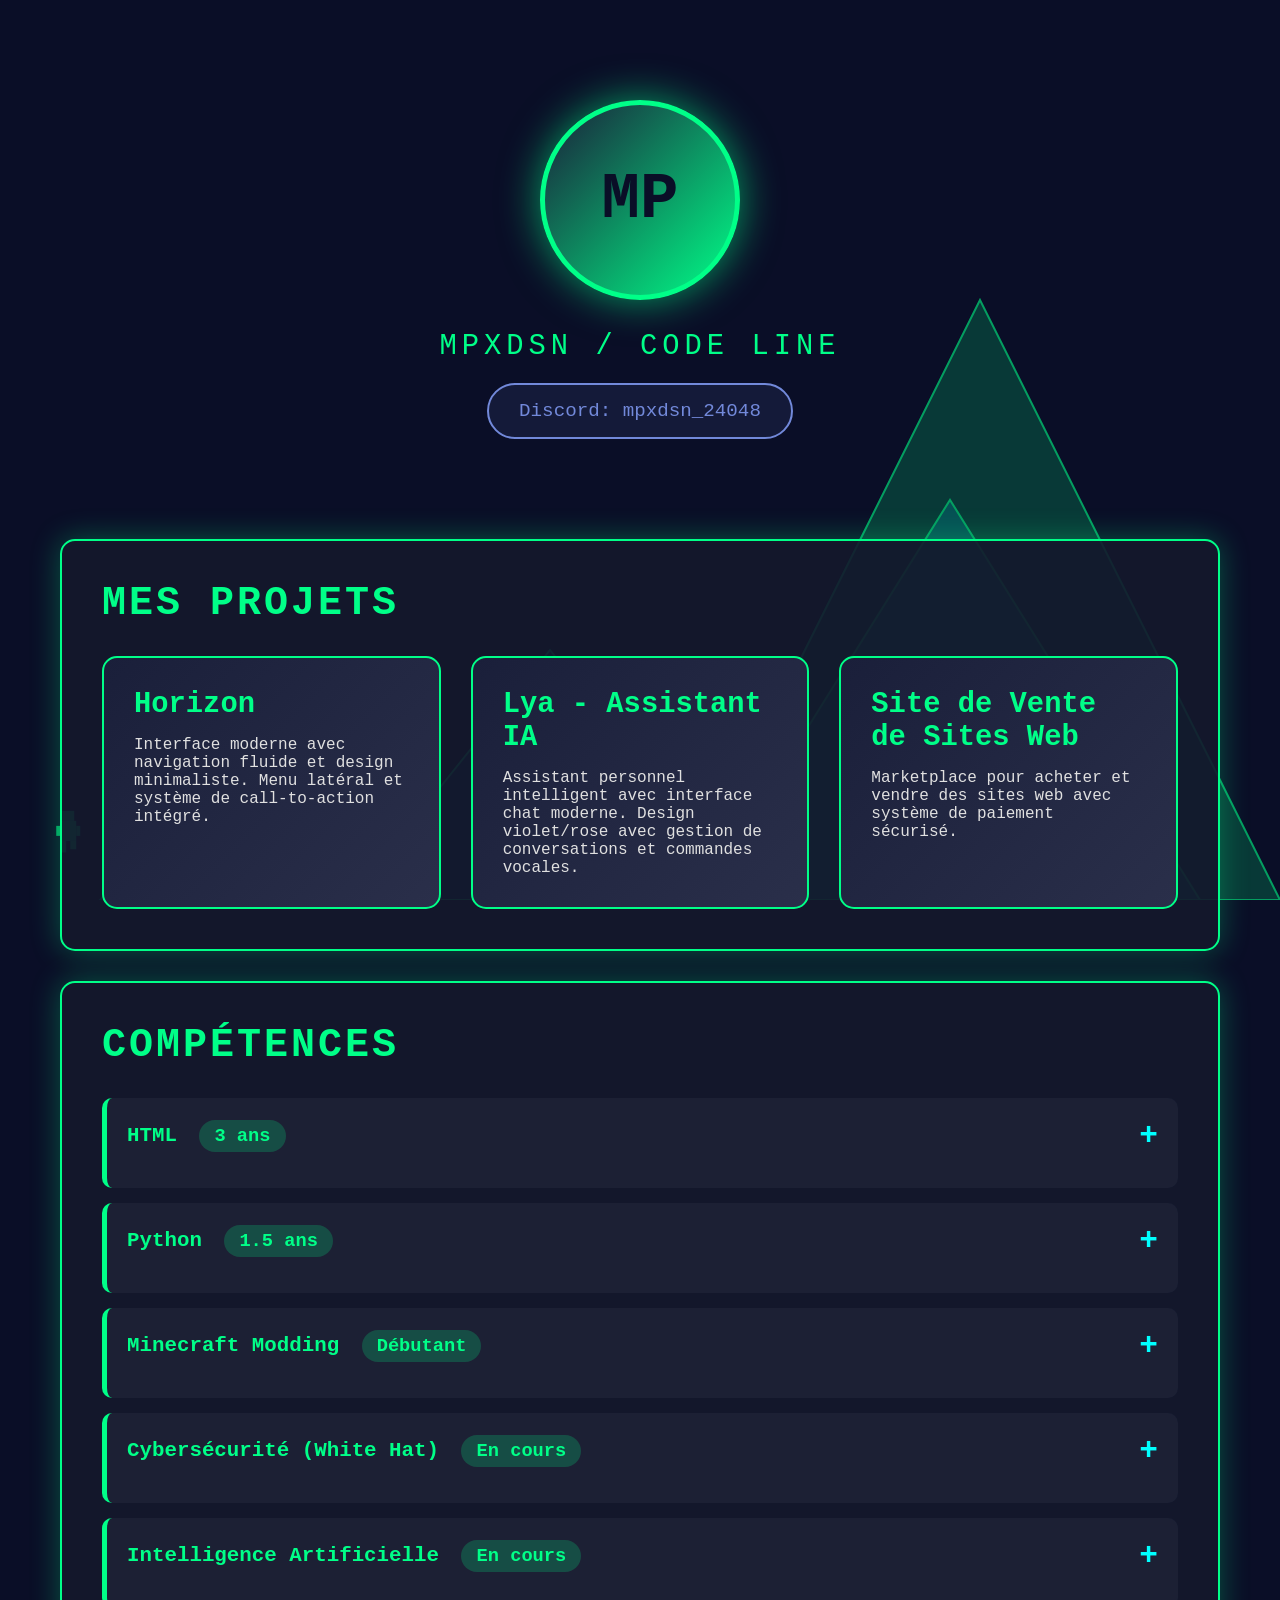
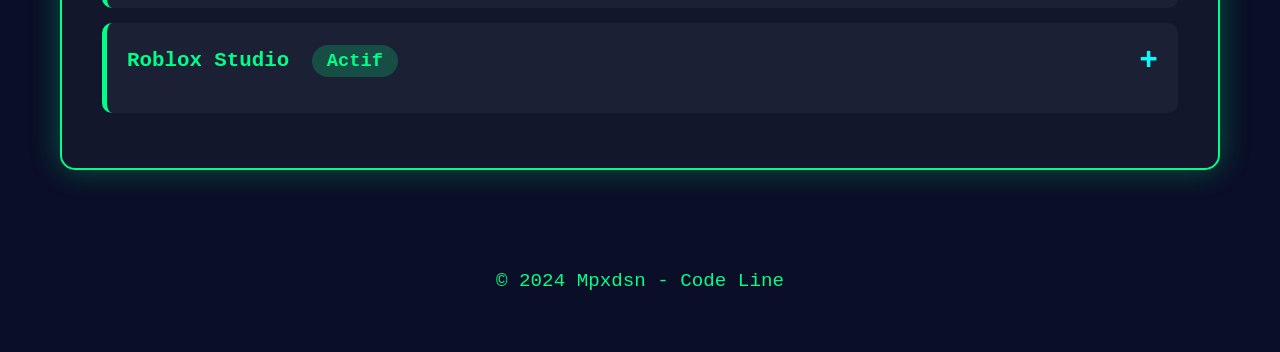
==== index.html @ 9017cd71 "codeline site" ====
<!DOCTYPE html>
<html lang="fr">
<head>
    <meta charset="UTF-8">
    <meta name="viewport" content="width=device-width, initial-scale=1.0">
    <title>Mpxdsn Portfolio</title>
    <style>
        * {
            margin: 0;
            padding: 0;
            box-sizing: border-box;
        }

        body {
            font-family: 'Courier New', monospace;
            background: #0a0e27;
            color: #e0e0e0;
            overflow-x: hidden;
        }

        #mountain-canvas {
            position: fixed;
            top: 0;
            left: 0;
            width: 100%;
            height: 100%;
            z-index: 0;
            opacity: 0.6;
        }

        .content {
            position: relative;
            z-index: 1;
        }

        .container {
            max-width: 1200px;
            margin: 0 auto;
            padding: 20px;
        }

        header {
            text-align: center;
            padding: 80px 20px 40px;
            margin-bottom: 60px;
        }

        .logo-container {
            margin-bottom: 30px;
        }

        .logo {
            width: 200px;
            height: 200px;
            border-radius: 50%;
            border: 5px solid #00ff88;
            box-shadow: 0 0 40px rgba(0, 255, 136, 0.6);
            transition: all 0.3s ease;
            cursor: pointer;
            object-fit: cover;
            /* Remplace l'URL ci-dessous par ton logo */
            background: linear-gradient(135deg, #1a1f3a, #00ff88);
            display: flex;
            align-items: center;
            justify-content: center;
            font-size: 4em;
            font-weight: bold;
            color: #0a0e27;
            margin: 0 auto;
        }

        .logo:hover {
            transform: scale(1.1) rotate(5deg);
            box-shadow: 0 0 60px rgba(0, 255, 136, 0.9);
        }

        .subtitle {
            font-size: 1.8em;
            color: #00ff88;
            margin-top: 20px;
            text-transform: uppercase;
            letter-spacing: 5px;
        }

        .discord-info {
            margin-top: 20px;
            font-size: 1.2em;
            color: #7289da;
            background: rgba(114, 137, 218, 0.1);
            padding: 15px 30px;
            border-radius: 50px;
            display: inline-block;
            border: 2px solid #7289da;
        }

        .section {
            background: rgba(20, 25, 45, 0.9);
            padding: 40px;
            margin: 30px 0;
            border-radius: 15px;
            border: 2px solid #00ff88;
            box-shadow: 0 0 30px rgba(0, 255, 136, 0.3);
        }

        h2 {
            font-size: 2.5em;
            color: #00ff88;
            margin-bottom: 30px;
            text-transform: uppercase;
            letter-spacing: 3px;
        }

        .projects-grid {
            display: grid;
            grid-template-columns: repeat(auto-fit, minmax(300px, 1fr));
            gap: 30px;
            margin-top: 30px;
        }

        .project-card {
            background: linear-gradient(135deg, #1a1f3a 0%, #2a2f4a 100%);
            padding: 30px;
            border-radius: 15px;
            border: 2px solid #00ff88;
            transition: all 0.3s ease;
            cursor: pointer;
            position: relative;
            overflow: hidden;
        }

        .project-card::before {
            content: '';
            position: absolute;
            top: 0;
            left: -100%;
            width: 100%;
            height: 100%;
            background: linear-gradient(90deg, transparent, rgba(0, 255, 136, 0.2), transparent);
            transition: left 0.5s ease;
        }

        .project-card:hover::before {
            left: 100%;
        }

        .project-card:hover {
            transform: translateY(-10px);
            box-shadow: 0 20px 40px rgba(0, 255, 136, 0.4);
            border-color: #00ffff;
        }

        .project-card h3 {
            font-size: 1.8em;
            margin-bottom: 15px;
            color: #00ff88;
        }

        .project-screenshot {
            width: 100%;
            height: 200px;
            background: rgba(0, 255, 136, 0.1);
            border-radius: 10px;
            margin-bottom: 20px;
            display: flex;
            align-items: center;
            justify-content: center;
            color: #00ff88;
            border: 2px dashed #00ff88;
            font-size: 0.9em;
        }

        .skill-item {
            background: rgba(30, 35, 55, 0.8);
            padding: 20px;
            margin: 15px 0;
            border-radius: 10px;
            border-left: 5px solid #00ff88;
            cursor: pointer;
            transition: all 0.3s ease;
        }

        .skill-item:hover {
            transform: translateX(20px);
            background: rgba(0, 255, 136, 0.1);
            border-left-width: 10px;
        }

        .skill-header {
            display: flex;
            justify-content: space-between;
            align-items: center;
            font-size: 1.3em;
            color: #00ff88;
            font-weight: bold;
        }

        .skill-toggle {
            color: #00ffff;
            font-size: 1.5em;
        }

        .skill-details {
            max-height: 0;
            overflow: hidden;
            transition: max-height 0.5s ease;
            margin-top: 15px;
            color: #b0b0b0;
            line-height: 1.8;
        }

        .skill-details.active {
            max-height: 500px;
        }

        .skill-level {
            display: inline-block;
            padding: 5px 15px;
            background: rgba(0, 255, 136, 0.2);
            border-radius: 20px;
            font-size: 0.9em;
            margin-left: 10px;
            color: #00ff88;
        }

        footer {
            text-align: center;
            padding: 40px;
            color: #00ff88;
            font-size: 1.2em;
            margin-top: 60px;
        }

        @media (max-width: 768px) {
            .logo {
                width: 150px;
                height: 150px;
                font-size: 3em;
            }
            
            h2 {
                font-size: 2em;
            }
            
            .projects-grid {
                grid-template-columns: 1fr;
            }
        }
    </style>
</head>
<body>
    <canvas id="mountain-canvas"></canvas>
    
    <div class="content">
        <div class="container">
            <header>
                <div class="logo-container">
                    <div class="logo">MP</div>
                </div>
                <p class="subtitle">Mpxdsn / Code Line</p>
                <div class="discord-info">Discord: mpxdsn_24048</div>
            </header>

            <section class="section">
                <h2>Mes Projets</h2>
                <div class="projects-grid">
                    <div class="project-card">
                        <h3>Horizon</h3>
                        <p>Interface moderne avec navigation fluide et design minimaliste. Menu latéral et système de call-to-action intégré.</p>
                    </div>
                    <div class="project-card">
                        <h3>Lya - Assistant IA</h3>
                        <p>Assistant personnel intelligent avec interface chat moderne. Design violet/rose avec gestion de conversations et commandes vocales.</p>
                    </div>
                    <div class="project-card">
                        <h3>Site de Vente de Sites Web</h3>
                        <p>Marketplace pour acheter et vendre des sites web avec système de paiement sécurisé.</p>
                    </div>
                </div>
            </section>

            <section class="section">
                <h2>Compétences</h2>
                
                <div class="skill-item">
                    <div class="skill-header">
                        <span>HTML <span class="skill-level">3 ans</span></span>
                        <span class="skill-toggle">+</span>
                    </div>
                    <div class="skill-details">
                        Le langage de base du web. Je construis des pages structurées, responsive et optimisées. Je connais les bonnes pratiques pour rendre les sites accessibles et bien référencés.
                    </div>
                </div>

                <div class="skill-item">
                    <div class="skill-header">
                        <span>Python <span class="skill-level">1.5 ans</span></span>
                        <span class="skill-toggle">+</span>
                    </div>
                    <div class="skill-details">
                        Mon langage préféré pour coder des scripts, automatiser des tâches et développer des backends. Simple mais puissant, parfait pour résoudre plein de problèmes différents.
                    </div>
                </div>

                <div class="skill-item">
                    <div class="skill-header">
                        <span>Minecraft Modding <span class="skill-level">Débutant</span></span>
                        <span class="skill-toggle">+</span>
                    </div>
                    <div class="skill-details">
                        Je crée des mods en Java pour Minecraft. C'est un bon moyen d'apprendre la programmation objet et de manipuler une grosse codebase existante.
                    </div>
                </div>

                <div class="skill-item">
                    <div class="skill-header">
                        <span>Cybersécurité (White Hat) <span class="skill-level">En cours</span></span>
                        <span class="skill-toggle">+</span>
                    </div>
                    <div class="skill-details">
                        J'apprends le pentesting éthique et la sécurité informatique. L'objectif : trouver les failles avant les méchants et aider à sécuriser les systèmes.
                    </div>
                </div>

                <div class="skill-item">
                    <div class="skill-header">
                        <span>Intelligence Artificielle <span class="skill-level">En cours</span></span>
                        <span class="skill-toggle">+</span>
                    </div>
                    <div class="skill-details">
                        Je me forme au Machine Learning et aux réseaux neuronaux. Je teste différents modèles et j'expérimente avec les données pour créer des projets IA.
                    </div>
                </div>

                <div class="skill-item">
                    <div class="skill-header">
                        <span>Roblox Studio <span class="skill-level">Actif</span></span>
                        <span class="skill-toggle">+</span>
                    </div>
                    <div class="skill-details">
                        Je fais partie de Croquette Studio. Je code en Lua pour créer des jeux, des systèmes de gameplay et des environnements 3D sur Roblox.
                    </div>
                </div>
            </section>

            <footer>
                © 2024 Mpxdsn - Code Line
            </footer>
        </div>
    </div>

    <script>
        // Animation de la montagne avec personnage
        const canvas = document.getElementById('mountain-canvas');
        const ctx = canvas.getContext('2d');
        
        canvas.width = window.innerWidth;
        canvas.height = window.innerHeight;

        let characterX = 50;
        let characterY = canvas.height - 50;
        let mountainProgress = 0;

        function drawMountain(x, y, width, height, color) {
            ctx.beginPath();
            ctx.moveTo(x, y);
            ctx.lineTo(x + width / 2, y - height);
            ctx.lineTo(x + width, y);
            ctx.closePath();
            ctx.fillStyle = color;
            ctx.fill();
            ctx.strokeStyle = '#00ff88';
            ctx.lineWidth = 2;
            ctx.stroke();
        }

        function drawCharacter(x, y, walking) {
            const offset = walking ? Math.sin(Date.now() / 100) * 2 : 0;
            
            ctx.fillStyle = '#00ff88';
            ctx.fillRect(x - 8, y - 20, 16, 20);
            ctx.fillRect(x - 6, y - 30, 12, 10);
            ctx.fillRect(x - 8, y, 6, 10 + offset);
            ctx.fillRect(x + 2, y, 6, 10 - offset);
            ctx.fillRect(x - 12, y - 15, 4, 10);
            ctx.fillRect(x + 8, y - 15, 4, 10);
        }

        function animate() {
            ctx.clearRect(0, 0, canvas.width, canvas.height);
            
            drawMountain(100, canvas.height, 300, 150, 'rgba(0, 100, 150, 0.3)');
            drawMountain(350, canvas.height, 400, 250, 'rgba(0, 150, 200, 0.3)');
            drawMountain(700, canvas.height, 500, 400, 'rgba(0, 200, 255, 0.3)');
            drawMountain(canvas.width - 600, canvas.height, 600, 600, 'rgba(0, 255, 136, 0.3)');
            
            mountainProgress += 0.3;
            if (mountainProgress > canvas.width + 200) {
                mountainProgress = 0;
                characterX = 50;
                characterY = canvas.height - 50;
            }
            
            characterX = 50 + mountainProgress * 0.8;
            
            if (characterX < 250) {
                characterY = canvas.height - 50 - (characterX - 50) * 0.5;
            } else if (characterX < 550) {
                characterY = canvas.height - 150 - (characterX - 250) * 0.6;
            } else if (characterX < 950) {
                characterY = canvas.height - 330 - (characterX - 550) * 0.7;
            } else {
                characterY = canvas.height - 610 - (characterX - 950) * 0.9;
            }
            
            drawCharacter(characterX, characterY, true);
            
            requestAnimationFrame(animate);
        }

        animate();

        window.addEventListener('resize', () => {
            canvas.width = window.innerWidth;
            canvas.height = window.innerHeight;
        });

        document.querySelectorAll('.skill-item').forEach(item => {
            item.addEventListener('click', () => {
                const details = item.querySelector('.skill-details');
                const toggle = item.querySelector('.skill-toggle');
                
                details.classList.toggle('active');
                toggle.textContent = details.classList.contains('active') ? '−' : '+';
            });
        });

        const logo = document.querySelector('.logo');
        logo.addEventListener('mousemove', (e) => {
            const rect = logo.getBoundingClientRect();
            const x = e.clientX - rect.left - rect.width / 2;
            const y = e.clientY - rect.top - rect.height / 2;
            
            logo.style.transform = `translate(${x * 0.1}px, ${y * 0.1}px) scale(1.1) rotate(${x * 0.05}deg)`;
        });

        logo.addEventListener('mouseleave', () => {
            logo.style.transform = 'translate(0, 0) scale(1) rotate(0deg)';
        });
    </script>
</body>
</html>
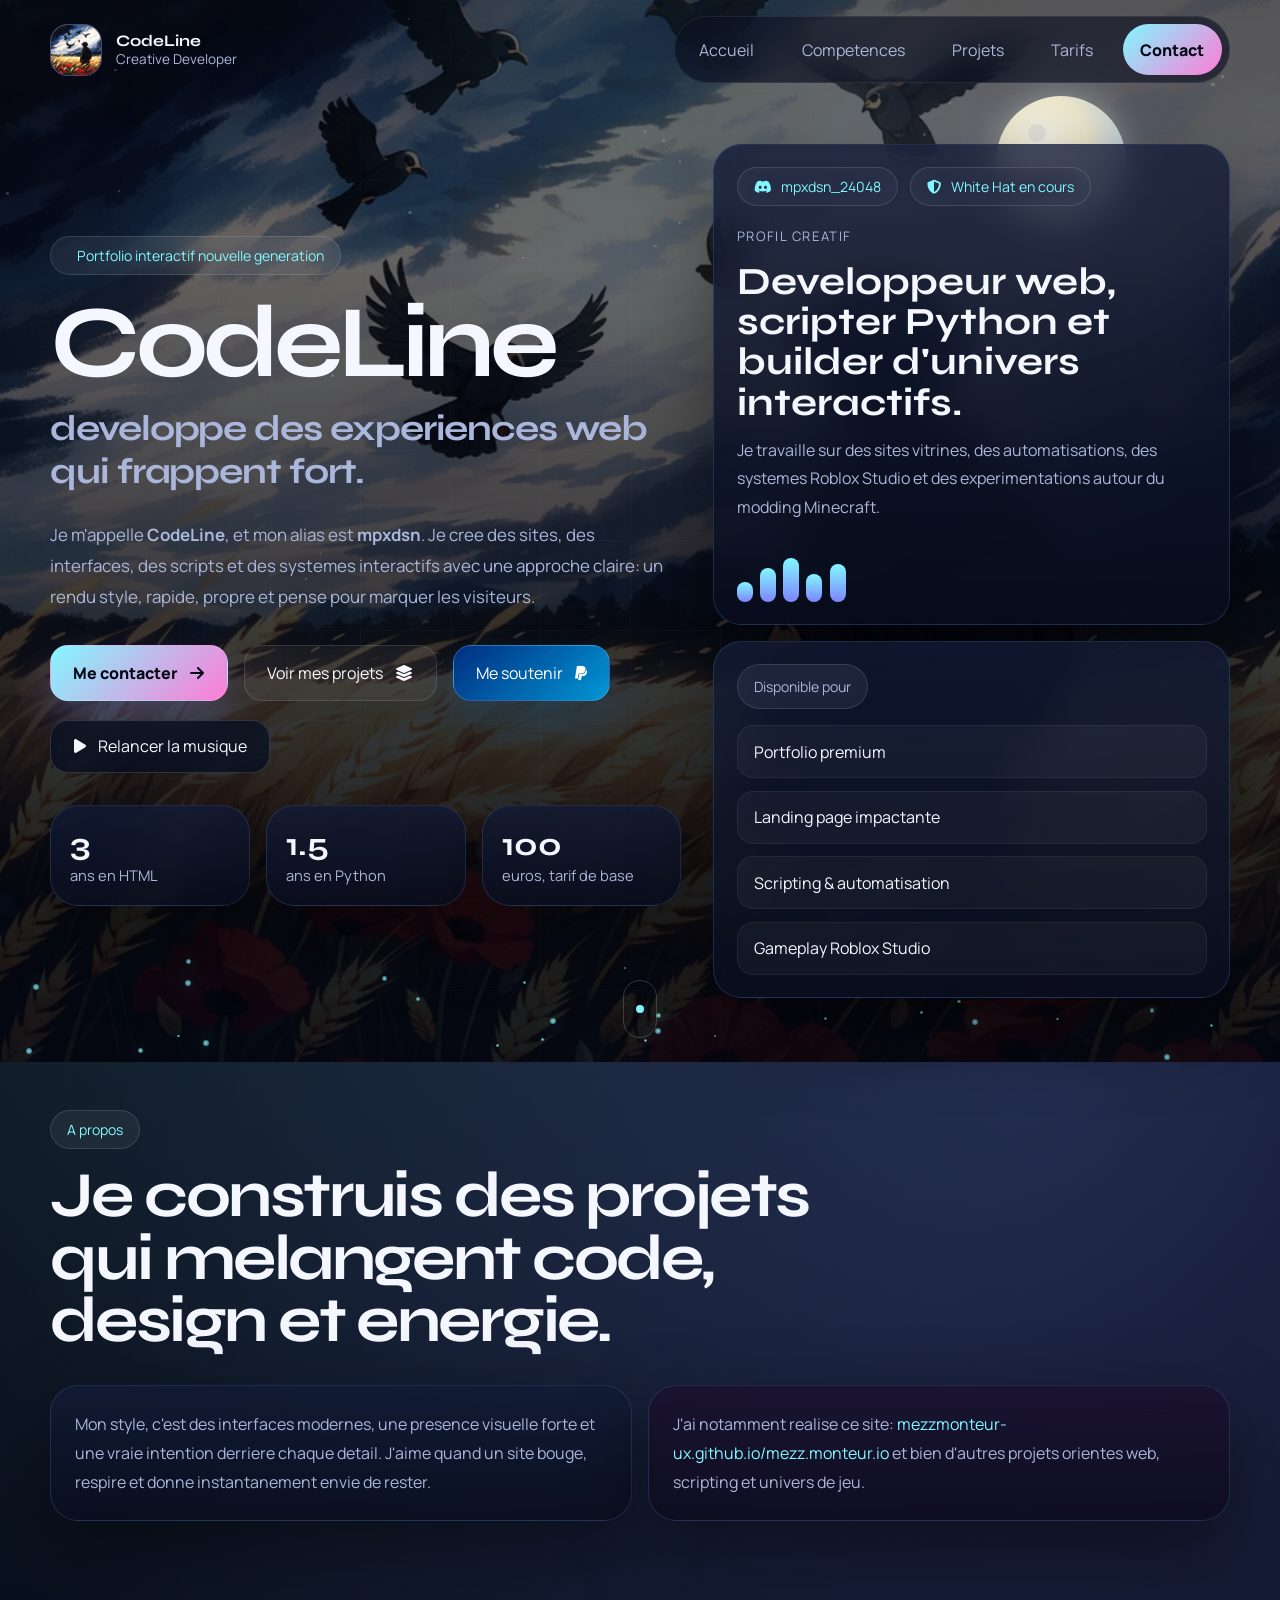
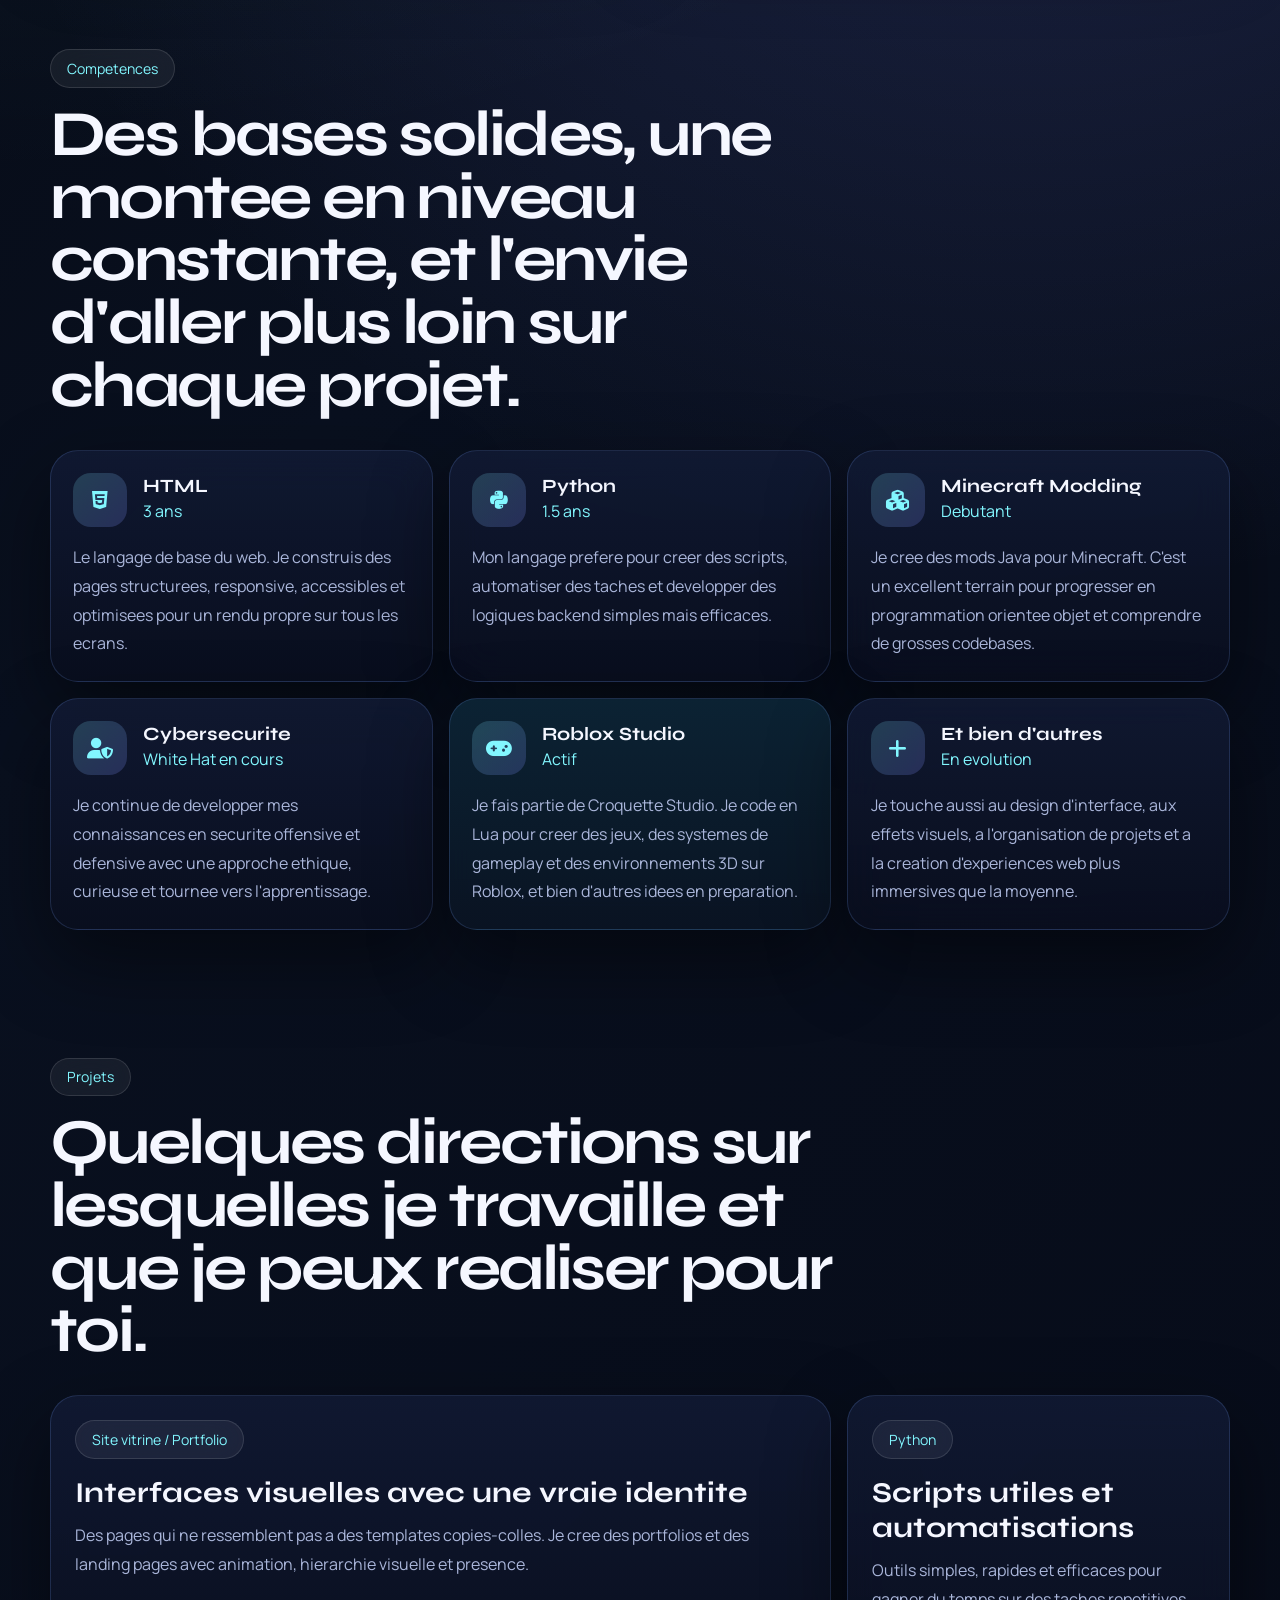
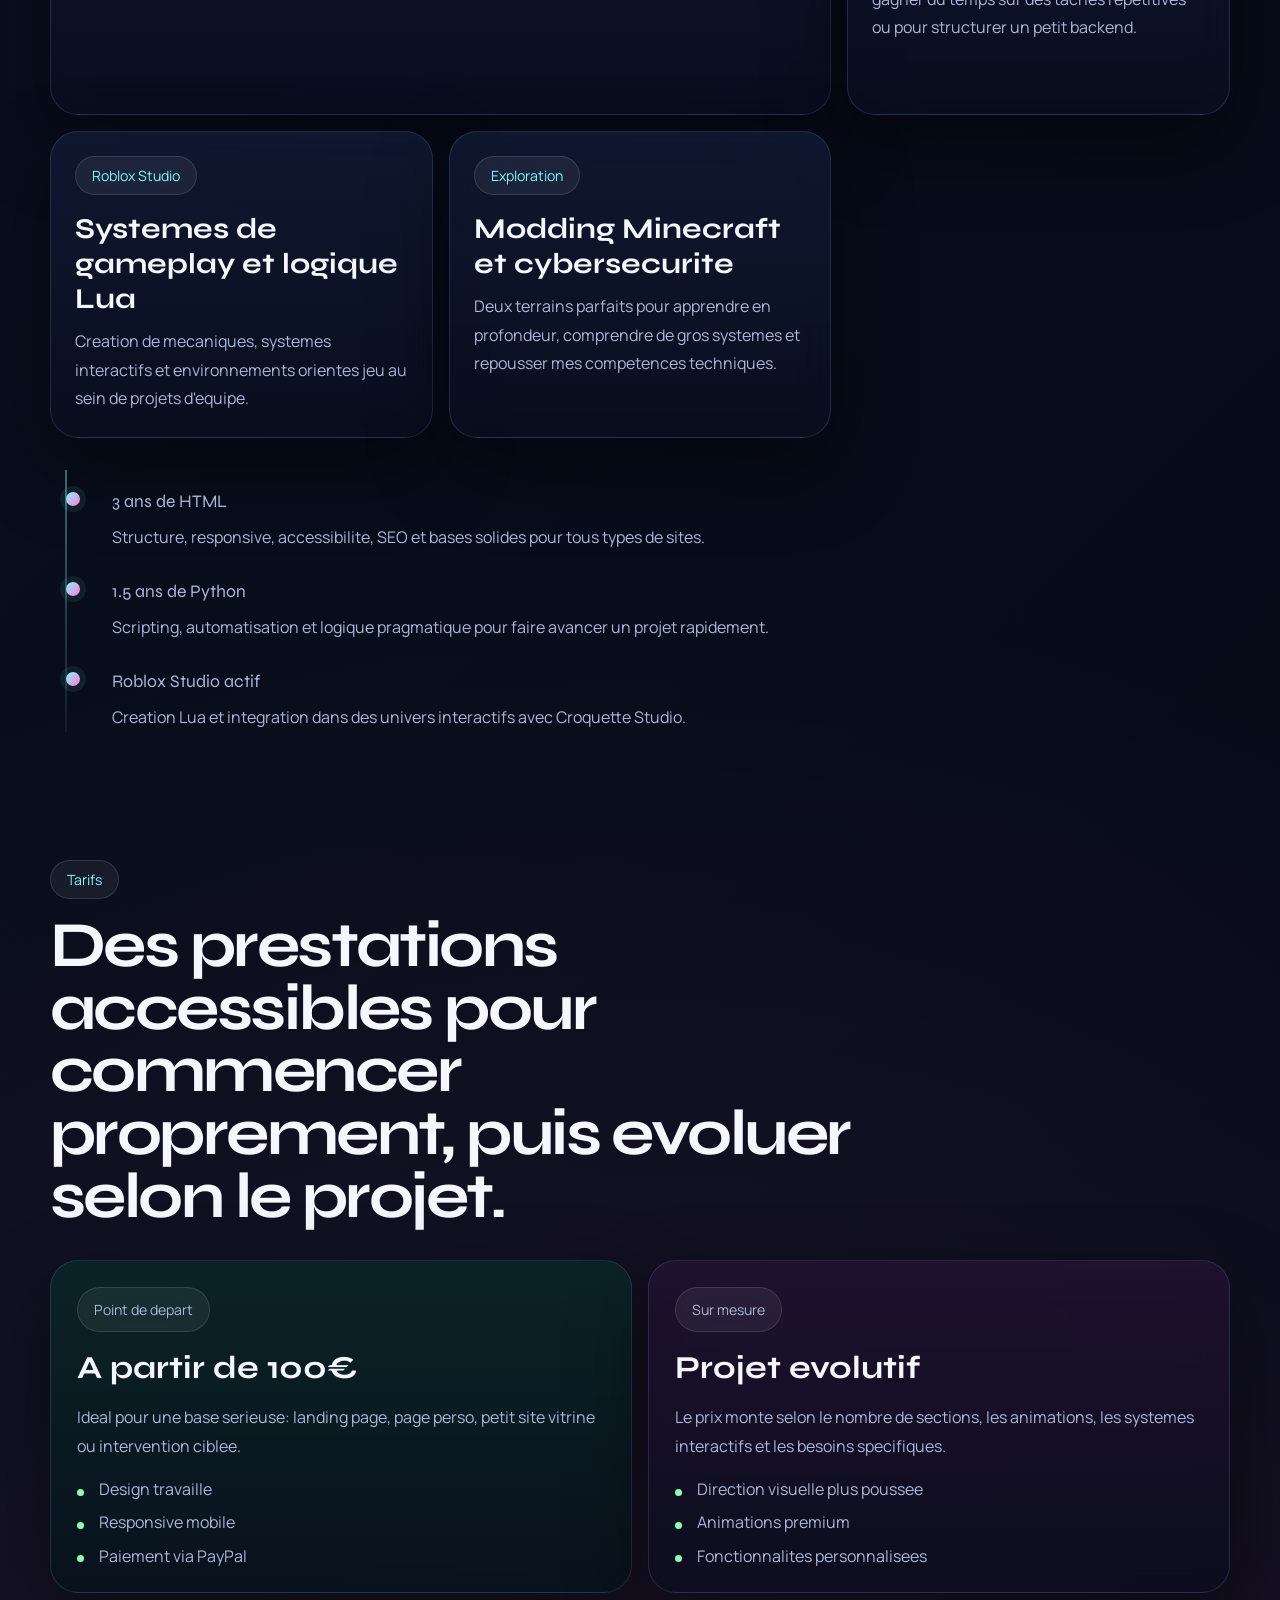
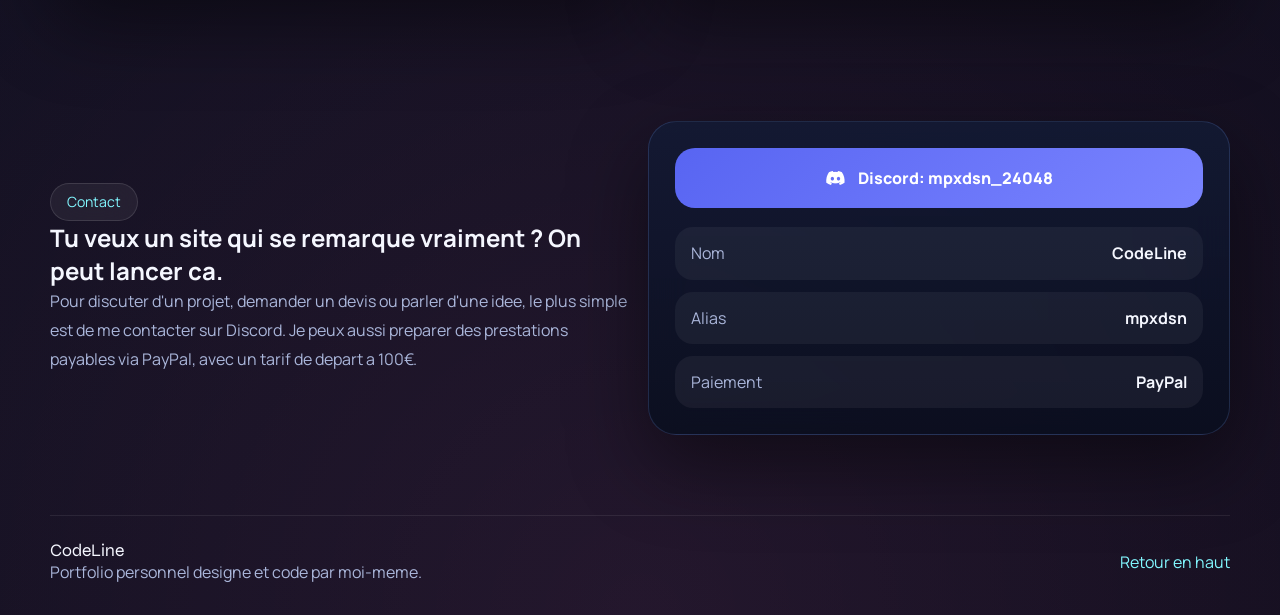
==== commit 6f35e594: "Add files via upload" ====
--- a/index.html
+++ b/index.html
@@ -3,449 +3,402 @@
 <head>
     <meta charset="UTF-8">
     <meta name="viewport" content="width=device-width, initial-scale=1.0">
-    <title>Mpxdsn Portfolio</title>
-    <style>
-        * {
-            margin: 0;
-            padding: 0;
-            box-sizing: border-box;
-        }
-
-        body {
-            font-family: 'Courier New', monospace;
-            background: #0a0e27;
-            color: #e0e0e0;
-            overflow-x: hidden;
-        }
-
-        #mountain-canvas {
-            position: fixed;
-            top: 0;
-            left: 0;
-            width: 100%;
-            height: 100%;
-            z-index: 0;
-            opacity: 0.6;
-        }
-
-        .content {
-            position: relative;
-            z-index: 1;
-        }
-
-        .container {
-            max-width: 1200px;
-            margin: 0 auto;
-            padding: 20px;
-        }
-
-        header {
-            text-align: center;
-            padding: 80px 20px 40px;
-            margin-bottom: 60px;
-        }
-
-        .logo-container {
-            margin-bottom: 30px;
-        }
-
-        .logo {
-            width: 200px;
-            height: 200px;
-            border-radius: 50%;
-            border: 5px solid #00ff88;
-            box-shadow: 0 0 40px rgba(0, 255, 136, 0.6);
-            transition: all 0.3s ease;
-            cursor: pointer;
-            object-fit: cover;
-            /* Remplace l'URL ci-dessous par ton logo */
-            background: linear-gradient(135deg, #1a1f3a, #00ff88);
-            display: flex;
-            align-items: center;
-            justify-content: center;
-            font-size: 4em;
-            font-weight: bold;
-            color: #0a0e27;
-            margin: 0 auto;
-        }
-
-        .logo:hover {
-            transform: scale(1.1) rotate(5deg);
-            box-shadow: 0 0 60px rgba(0, 255, 136, 0.9);
-        }
-
-        .subtitle {
-            font-size: 1.8em;
-            color: #00ff88;
-            margin-top: 20px;
-            text-transform: uppercase;
-            letter-spacing: 5px;
-        }
-
-        .discord-info {
-            margin-top: 20px;
-            font-size: 1.2em;
-            color: #7289da;
-            background: rgba(114, 137, 218, 0.1);
-            padding: 15px 30px;
-            border-radius: 50px;
-            display: inline-block;
-            border: 2px solid #7289da;
-        }
-
-        .section {
-            background: rgba(20, 25, 45, 0.9);
-            padding: 40px;
-            margin: 30px 0;
-            border-radius: 15px;
-            border: 2px solid #00ff88;
-            box-shadow: 0 0 30px rgba(0, 255, 136, 0.3);
-        }
-
-        h2 {
-            font-size: 2.5em;
-            color: #00ff88;
-            margin-bottom: 30px;
-            text-transform: uppercase;
-            letter-spacing: 3px;
-        }
-
-        .projects-grid {
-            display: grid;
-            grid-template-columns: repeat(auto-fit, minmax(300px, 1fr));
-            gap: 30px;
-            margin-top: 30px;
-        }
-
-        .project-card {
-            background: linear-gradient(135deg, #1a1f3a 0%, #2a2f4a 100%);
-            padding: 30px;
-            border-radius: 15px;
-            border: 2px solid #00ff88;
-            transition: all 0.3s ease;
-            cursor: pointer;
-            position: relative;
-            overflow: hidden;
-        }
-
-        .project-card::before {
-            content: '';
-            position: absolute;
-            top: 0;
-            left: -100%;
-            width: 100%;
-            height: 100%;
-            background: linear-gradient(90deg, transparent, rgba(0, 255, 136, 0.2), transparent);
-            transition: left 0.5s ease;
-        }
-
-        .project-card:hover::before {
-            left: 100%;
-        }
-
-        .project-card:hover {
-            transform: translateY(-10px);
-            box-shadow: 0 20px 40px rgba(0, 255, 136, 0.4);
-            border-color: #00ffff;
-        }
-
-        .project-card h3 {
-            font-size: 1.8em;
-            margin-bottom: 15px;
-            color: #00ff88;
-        }
-
-        .project-screenshot {
-            width: 100%;
-            height: 200px;
-            background: rgba(0, 255, 136, 0.1);
-            border-radius: 10px;
-            margin-bottom: 20px;
-            display: flex;
-            align-items: center;
-            justify-content: center;
-            color: #00ff88;
-            border: 2px dashed #00ff88;
-            font-size: 0.9em;
-        }
-
-        .skill-item {
-            background: rgba(30, 35, 55, 0.8);
-            padding: 20px;
-            margin: 15px 0;
-            border-radius: 10px;
-            border-left: 5px solid #00ff88;
-            cursor: pointer;
-            transition: all 0.3s ease;
-        }
-
-        .skill-item:hover {
-            transform: translateX(20px);
-            background: rgba(0, 255, 136, 0.1);
-            border-left-width: 10px;
-        }
-
-        .skill-header {
-            display: flex;
-            justify-content: space-between;
-            align-items: center;
-            font-size: 1.3em;
-            color: #00ff88;
-            font-weight: bold;
-        }
-
-        .skill-toggle {
-            color: #00ffff;
-            font-size: 1.5em;
-        }
-
-        .skill-details {
-            max-height: 0;
-            overflow: hidden;
-            transition: max-height 0.5s ease;
-            margin-top: 15px;
-            color: #b0b0b0;
-            line-height: 1.8;
-        }
-
-        .skill-details.active {
-            max-height: 500px;
-        }
-
-        .skill-level {
-            display: inline-block;
-            padding: 5px 15px;
-            background: rgba(0, 255, 136, 0.2);
-            border-radius: 20px;
-            font-size: 0.9em;
-            margin-left: 10px;
-            color: #00ff88;
-        }
-
-        footer {
-            text-align: center;
-            padding: 40px;
-            color: #00ff88;
-            font-size: 1.2em;
-            margin-top: 60px;
-        }
-
-        @media (max-width: 768px) {
-            .logo {
-                width: 150px;
-                height: 150px;
-                font-size: 3em;
-            }
-            
-            h2 {
-                font-size: 2em;
-            }
-            
-            .projects-grid {
-                grid-template-columns: 1fr;
-            }
-        }
-    </style>
+    <meta name="description" content="Portfolio de CodeLine, developpeur web, createur Roblox Studio et passionne de scripting, cybersecurite et modding.">
+    <title>CodeLine | Portfolio</title>
+    <link rel="preconnect" href="https://fonts.googleapis.com">
+    <link rel="preconnect" href="https://fonts.gstatic.com" crossorigin>
+    <link href="https://fonts.googleapis.com/css2?family=Syne:wght@400;500;600;700;800&family=Manrope:wght@400;500;600;700;800&display=swap" rel="stylesheet">
+    <link rel="stylesheet" href="https://cdnjs.cloudflare.com/ajax/libs/font-awesome/6.5.1/css/all.min.css">
+    <link rel="stylesheet" href="style.css">
 </head>
 <body>
-    <canvas id="mountain-canvas"></canvas>
-    
-    <div class="content">
-        <div class="container">
-            <header>
-                <div class="logo-container">
-                    <div class="logo">MP</div>
-                </div>
-                <p class="subtitle">Mpxdsn / Code Line</p>
-                <div class="discord-info">Discord: mpxdsn_24048</div>
-            </header>
-
-            <section class="section">
-                <h2>Mes Projets</h2>
-                <div class="projects-grid">
-                    <div class="project-card">
-                        <h3>Horizon</h3>
-                        <p>Interface moderne avec navigation fluide et design minimaliste. Menu latéral et système de call-to-action intégré.</p>
-                    </div>
-                    <div class="project-card">
-                        <h3>Lya - Assistant IA</h3>
-                        <p>Assistant personnel intelligent avec interface chat moderne. Design violet/rose avec gestion de conversations et commandes vocales.</p>
-                    </div>
-                    <div class="project-card">
-                        <h3>Site de Vente de Sites Web</h3>
-                        <p>Marketplace pour acheter et vendre des sites web avec système de paiement sécurisé.</p>
-                    </div>
-                </div>
-            </section>
-
-            <section class="section">
-                <h2>Compétences</h2>
-                
-                <div class="skill-item">
-                    <div class="skill-header">
-                        <span>HTML <span class="skill-level">3 ans</span></span>
-                        <span class="skill-toggle">+</span>
-                    </div>
-                    <div class="skill-details">
-                        Le langage de base du web. Je construis des pages structurées, responsive et optimisées. Je connais les bonnes pratiques pour rendre les sites accessibles et bien référencés.
-                    </div>
-                </div>
-
-                <div class="skill-item">
-                    <div class="skill-header">
-                        <span>Python <span class="skill-level">1.5 ans</span></span>
-                        <span class="skill-toggle">+</span>
-                    </div>
-                    <div class="skill-details">
-                        Mon langage préféré pour coder des scripts, automatiser des tâches et développer des backends. Simple mais puissant, parfait pour résoudre plein de problèmes différents.
-                    </div>
-                </div>
-
-                <div class="skill-item">
-                    <div class="skill-header">
-                        <span>Minecraft Modding <span class="skill-level">Débutant</span></span>
-                        <span class="skill-toggle">+</span>
-                    </div>
-                    <div class="skill-details">
-                        Je crée des mods en Java pour Minecraft. C'est un bon moyen d'apprendre la programmation objet et de manipuler une grosse codebase existante.
-                    </div>
-                </div>
-
-                <div class="skill-item">
-                    <div class="skill-header">
-                        <span>Cybersécurité (White Hat) <span class="skill-level">En cours</span></span>
-                        <span class="skill-toggle">+</span>
-                    </div>
-                    <div class="skill-details">
-                        J'apprends le pentesting éthique et la sécurité informatique. L'objectif : trouver les failles avant les méchants et aider à sécuriser les systèmes.
-                    </div>
-                </div>
-
-                <div class="skill-item">
-                    <div class="skill-header">
-                        <span>Intelligence Artificielle <span class="skill-level">En cours</span></span>
-                        <span class="skill-toggle">+</span>
-                    </div>
-                    <div class="skill-details">
-                        Je me forme au Machine Learning et aux réseaux neuronaux. Je teste différents modèles et j'expérimente avec les données pour créer des projets IA.
-                    </div>
-                </div>
-
-                <div class="skill-item">
-                    <div class="skill-header">
-                        <span>Roblox Studio <span class="skill-level">Actif</span></span>
-                        <span class="skill-toggle">+</span>
-                    </div>
-                    <div class="skill-details">
-                        Je fais partie de Croquette Studio. Je code en Lua pour créer des jeux, des systèmes de gameplay et des environnements 3D sur Roblox.
-                    </div>
-                </div>
-            </section>
-
-            <footer>
-                © 2024 Mpxdsn - Code Line
-            </footer>
+    <div class="cursor-glow" id="cursorGlow" aria-hidden="true"></div>
+    <div class="noise-overlay" aria-hidden="true"></div>
+    <div class="page-orb orb-one" aria-hidden="true"></div>
+    <div class="page-orb orb-two" aria-hidden="true"></div>
+    <div class="page-orb orb-three" aria-hidden="true"></div>
+
+    <nav class="navbar" id="navbar">
+        <div class="nav-container">
+            <a href="#accueil" class="brand">
+                <span class="brand-mark" aria-hidden="true">
+                    <img src="hero-codeline-night.png" alt="Photo de profil CodeLine" class="brand-avatar">
+                </span>
+                <div>
+                    <strong>CodeLine</strong>
+                    <span>Creative Developer</span>
+                </div>
+            </a>
+
+            <button class="hamburger" id="hamburger" aria-label="Ouvrir le menu">
+                <span></span>
+                <span></span>
+                <span></span>
+            </button>
+
+            <div class="nav-menu" id="navMenu">
+                <a href="#accueil" class="nav-link">Accueil</a>
+                <a href="#competences" class="nav-link">Competences</a>
+                <a href="#projets" class="nav-link">Projets</a>
+                <a href="#tarifs" class="nav-link">Tarifs</a>
+                <a href="#contact" class="nav-link nav-cta">Contact</a>
+            </div>
         </div>
-    </div>
-
-    <script>
-        // Animation de la montagne avec personnage
-        const canvas = document.getElementById('mountain-canvas');
-        const ctx = canvas.getContext('2d');
-        
-        canvas.width = window.innerWidth;
-        canvas.height = window.innerHeight;
-
-        let characterX = 50;
-        let characterY = canvas.height - 50;
-        let mountainProgress = 0;
-
-        function drawMountain(x, y, width, height, color) {
-            ctx.beginPath();
-            ctx.moveTo(x, y);
-            ctx.lineTo(x + width / 2, y - height);
-            ctx.lineTo(x + width, y);
-            ctx.closePath();
-            ctx.fillStyle = color;
-            ctx.fill();
-            ctx.strokeStyle = '#00ff88';
-            ctx.lineWidth = 2;
-            ctx.stroke();
-        }
-
-        function drawCharacter(x, y, walking) {
-            const offset = walking ? Math.sin(Date.now() / 100) * 2 : 0;
-            
-            ctx.fillStyle = '#00ff88';
-            ctx.fillRect(x - 8, y - 20, 16, 20);
-            ctx.fillRect(x - 6, y - 30, 12, 10);
-            ctx.fillRect(x - 8, y, 6, 10 + offset);
-            ctx.fillRect(x + 2, y, 6, 10 - offset);
-            ctx.fillRect(x - 12, y - 15, 4, 10);
-            ctx.fillRect(x + 8, y - 15, 4, 10);
-        }
-
-        function animate() {
-            ctx.clearRect(0, 0, canvas.width, canvas.height);
-            
-            drawMountain(100, canvas.height, 300, 150, 'rgba(0, 100, 150, 0.3)');
-            drawMountain(350, canvas.height, 400, 250, 'rgba(0, 150, 200, 0.3)');
-            drawMountain(700, canvas.height, 500, 400, 'rgba(0, 200, 255, 0.3)');
-            drawMountain(canvas.width - 600, canvas.height, 600, 600, 'rgba(0, 255, 136, 0.3)');
-            
-            mountainProgress += 0.3;
-            if (mountainProgress > canvas.width + 200) {
-                mountainProgress = 0;
-                characterX = 50;
-                characterY = canvas.height - 50;
-            }
-            
-            characterX = 50 + mountainProgress * 0.8;
-            
-            if (characterX < 250) {
-                characterY = canvas.height - 50 - (characterX - 50) * 0.5;
-            } else if (characterX < 550) {
-                characterY = canvas.height - 150 - (characterX - 250) * 0.6;
-            } else if (characterX < 950) {
-                characterY = canvas.height - 330 - (characterX - 550) * 0.7;
-            } else {
-                characterY = canvas.height - 610 - (characterX - 950) * 0.9;
-            }
-            
-            drawCharacter(characterX, characterY, true);
-            
-            requestAnimationFrame(animate);
-        }
-
-        animate();
-
-        window.addEventListener('resize', () => {
-            canvas.width = window.innerWidth;
-            canvas.height = window.innerHeight;
-        });
-
-        document.querySelectorAll('.skill-item').forEach(item => {
-            item.addEventListener('click', () => {
-                const details = item.querySelector('.skill-details');
-                const toggle = item.querySelector('.skill-toggle');
-                
-                details.classList.toggle('active');
-                toggle.textContent = details.classList.contains('active') ? '−' : '+';
-            });
-        });
-
-        const logo = document.querySelector('.logo');
-        logo.addEventListener('mousemove', (e) => {
-            const rect = logo.getBoundingClientRect();
-            const x = e.clientX - rect.left - rect.width / 2;
-            const y = e.clientY - rect.top - rect.height / 2;
-            
-            logo.style.transform = `translate(${x * 0.1}px, ${y * 0.1}px) scale(1.1) rotate(${x * 0.05}deg)`;
-        });
-
-        logo.addEventListener('mouseleave', () => {
-            logo.style.transform = 'translate(0, 0) scale(1) rotate(0deg)';
-        });
-    </script>
+    </nav>
+
+    <main>
+        <section class="hero" id="accueil">
+            <div class="hero-scene" aria-hidden="true">
+                <div class="hero-illustration"></div>
+                <div class="hero-night-overlay"></div>
+                <div class="moon"></div>
+                <div class="stars" id="stars"></div>
+                <div class="shooting-stars">
+                    <span class="shooting-star"></span>
+                    <span class="shooting-star"></span>
+                    <span class="shooting-star"></span>
+                </div>
+            </div>
+            <div class="hero-grid" aria-hidden="true"></div>
+            <div class="particles" id="particles"></div>
+
+            <div class="container hero-layout">
+                <div class="hero-copy" data-reveal>
+                    <span class="eyebrow">
+                        <i class="fa-solid fa-sparkles"></i>
+                        Portfolio interactif nouvelle generation
+                    </span>
+                    <h1>
+                        CodeLine
+                        <span>developpe des experiences web qui frappent fort.</span>
+                    </h1>
+                    <p class="hero-text">
+                        Je m'appelle <strong>CodeLine</strong>, et mon alias est <strong>mpxdsn</strong>. Je cree des sites, des interfaces, des scripts et des systemes interactifs avec une approche claire:
+                        un rendu style, rapide, propre et pense pour marquer les visiteurs.
+                    </p>
+
+                    <div class="hero-actions">
+                        <a href="#contact" class="btn btn-primary">
+                            <span>Me contacter</span>
+                            <i class="fa-solid fa-arrow-right"></i>
+                        </a>
+                        <a href="#projets" class="btn btn-secondary">
+                            <span>Voir mes projets</span>
+                            <i class="fa-solid fa-layer-group"></i>
+                        </a>
+                        <a href="https://paypal.me/MaximePruvost562" target="_blank" rel="noreferrer" class="btn btn-support">
+                            <span>Me soutenir</span>
+                            <i class="fa-brands fa-paypal"></i>
+                        </a>
+                    </div>
+
+                    <div class="audio-player" data-reveal>
+                        <button class="audio-toggle" id="audioToggle" type="button" aria-label="Lire la musique">
+                            <i class="fa-solid fa-play"></i>
+                            <span>Couper la musique</span>
+                        </button>
+                        <audio id="heroAudio" preload="auto" autoplay loop>
+                            <source src="skwlkr-proschanie.mp3" type="audio/mpeg">
+                        </audio>
+                    </div>
+
+                    <div class="hero-metrics">
+                        <article class="metric-card" data-reveal>
+                            <strong data-counter="3">0</strong>
+                            <span>ans en HTML</span>
+                        </article>
+                        <article class="metric-card" data-reveal>
+                            <strong data-counter="1.5">0</strong>
+                            <span>ans en Python</span>
+                        </article>
+                        <article class="metric-card" data-reveal>
+                            <strong data-counter="100">0</strong>
+                            <span>euros, tarif de base</span>
+                        </article>
+                    </div>
+                </div>
+
+                <div class="hero-panel" data-reveal>
+                    <div class="hero-card hero-card-main">
+                        <div class="chip-row">
+                            <span class="chip"><i class="fa-brands fa-discord"></i> mpxdsn_24048</span>
+                            <span class="chip"><i class="fa-solid fa-shield-halved"></i> White Hat en cours</span>
+                        </div>
+
+                        <div class="identity-stack">
+                            <p class="identity-label">Profil creatif</p>
+                            <h2>Developpeur web, scripter Python et builder d'univers interactifs.</h2>
+                            <p>
+                                Je travaille sur des sites vitrines, des automatisations, des systemes Roblox Studio et des experimentations autour du modding Minecraft.
+                            </p>
+                        </div>
+
+                        <div class="signal-bars" aria-hidden="true">
+                            <span></span>
+                            <span></span>
+                            <span></span>
+                            <span></span>
+                            <span></span>
+                        </div>
+                    </div>
+
+                    <div class="hero-card hero-card-side" data-reveal>
+                        <p class="card-kicker">Disponible pour</p>
+                        <ul class="focus-list">
+                            <li>Portfolio premium</li>
+                            <li>Landing page impactante</li>
+                            <li>Scripting & automatisation</li>
+                            <li>Gameplay Roblox Studio</li>
+                        </ul>
+                    </div>
+                </div>
+            </div>
+
+            <a href="#competences" class="scroll-indicator" aria-label="Descendre vers les competences">
+                <span></span>
+            </a>
+        </section>
+
+        <section class="section intro-section" id="apropos">
+            <div class="container section-shell">
+                <div class="section-heading" data-reveal>
+                    <span class="section-tag">A propos</span>
+                    <h2>Je construis des projets qui melangent code, design et energie.</h2>
+                </div>
+
+                <div class="intro-grid">
+                    <article class="glass-card statement-card" data-reveal>
+                        <p>
+                            Mon style, c'est des interfaces modernes, une presence visuelle forte et une vraie intention derriere chaque detail. J'aime quand un site bouge, respire et donne instantanement envie de rester.
+                        </p>
+                    </article>
+
+                    <article class="glass-card statement-card alt" data-reveal>
+                        <p>
+                            J'ai notamment realise ce site:
+                            <a href="https://mezzmonteur-ux.github.io/mezz.monteur.io/" target="_blank" rel="noreferrer">mezzmonteur-ux.github.io/mezz.monteur.io</a>
+                            et bien d'autres projets orientes web, scripting et univers de jeu.
+                        </p>
+                    </article>
+                </div>
+            </div>
+        </section>
+
+        <section class="section" id="competences">
+            <div class="container section-shell">
+                <div class="section-heading" data-reveal>
+                    <span class="section-tag">Competences</span>
+                    <h2>Des bases solides, une montee en niveau constante, et l'envie d'aller plus loin sur chaque projet.</h2>
+                </div>
+
+                <div class="skills-grid">
+                    <article class="skill-card" data-reveal>
+                        <div class="skill-top">
+                            <span class="skill-icon"><i class="fa-brands fa-html5"></i></span>
+                            <div>
+                                <h3>HTML</h3>
+                                <p>3 ans</p>
+                            </div>
+                        </div>
+                        <p>Le langage de base du web. Je construis des pages structurees, responsive, accessibles et optimisees pour un rendu propre sur tous les ecrans.</p>
+                    </article>
+
+                    <article class="skill-card" data-reveal>
+                        <div class="skill-top">
+                            <span class="skill-icon"><i class="fa-brands fa-python"></i></span>
+                            <div>
+                                <h3>Python</h3>
+                                <p>1.5 ans</p>
+                            </div>
+                        </div>
+                        <p>Mon langage prefere pour creer des scripts, automatiser des taches et developper des logiques backend simples mais efficaces.</p>
+                    </article>
+
+                    <article class="skill-card" data-reveal>
+                        <div class="skill-top">
+                            <span class="skill-icon"><i class="fa-solid fa-cubes"></i></span>
+                            <div>
+                                <h3>Minecraft Modding</h3>
+                                <p>Debutant</p>
+                            </div>
+                        </div>
+                        <p>Je cree des mods Java pour Minecraft. C'est un excellent terrain pour progresser en programmation orientee objet et comprendre de grosses codebases.</p>
+                    </article>
+
+                    <article class="skill-card" data-reveal>
+                        <div class="skill-top">
+                            <span class="skill-icon"><i class="fa-solid fa-user-shield"></i></span>
+                            <div>
+                                <h3>Cybersecurite</h3>
+                                <p>White Hat en cours</p>
+                            </div>
+                        </div>
+                        <p>Je continue de developper mes connaissances en securite offensive et defensive avec une approche ethique, curieuse et tournee vers l'apprentissage.</p>
+                    </article>
+
+                    <article class="skill-card featured" data-reveal>
+                        <div class="skill-top">
+                            <span class="skill-icon"><i class="fa-solid fa-gamepad"></i></span>
+                            <div>
+                                <h3>Roblox Studio</h3>
+                                <p>Actif</p>
+                            </div>
+                        </div>
+                        <p>Je fais partie de Croquette Studio. Je code en Lua pour creer des jeux, des systemes de gameplay et des environnements 3D sur Roblox, et bien d'autres idees en preparation.</p>
+                    </article>
+
+                    <article class="skill-card" data-reveal>
+                        <div class="skill-top">
+                            <span class="skill-icon"><i class="fa-solid fa-plus"></i></span>
+                            <div>
+                                <h3>Et bien d'autres</h3>
+                                <p>En evolution</p>
+                            </div>
+                        </div>
+                        <p>Je touche aussi au design d'interface, aux effets visuels, a l'organisation de projets et a la creation d'experiences web plus immersives que la moyenne.</p>
+                    </article>
+                </div>
+            </div>
+        </section>
+
+        <section class="section timeline-section" id="projets">
+            <div class="container section-shell">
+                <div class="section-heading" data-reveal>
+                    <span class="section-tag">Projets</span>
+                    <h2>Quelques directions sur lesquelles je travaille et que je peux realiser pour toi.</h2>
+                </div>
+
+                <div class="project-showcase">
+                    <article class="project-panel large" data-reveal>
+                        <div class="project-label">Site vitrine / Portfolio</div>
+                        <h3>Interfaces visuelles avec une vraie identite</h3>
+                        <p>Des pages qui ne ressemblent pas a des templates copies-colles. Je cree des portfolios et des landing pages avec animation, hierarchie visuelle et presence.</p>
+                    </article>
+
+                    <article class="project-panel" data-reveal>
+                        <div class="project-label">Python</div>
+                        <h3>Scripts utiles et automatisations</h3>
+                        <p>Outils simples, rapides et efficaces pour gagner du temps sur des taches repetitives ou pour structurer un petit backend.</p>
+                    </article>
+
+                    <article class="project-panel" data-reveal>
+                        <div class="project-label">Roblox Studio</div>
+                        <h3>Systemes de gameplay et logique Lua</h3>
+                        <p>Creation de mecaniques, systemes interactifs et environnements orientes jeu au sein de projets d'equipe.</p>
+                    </article>
+
+                    <article class="project-panel" data-reveal>
+                        <div class="project-label">Exploration</div>
+                        <h3>Modding Minecraft et cybersecurite</h3>
+                        <p>Deux terrains parfaits pour apprendre en profondeur, comprendre de gros systemes et repousser mes competences techniques.</p>
+                    </article>
+                </div>
+
+                <div class="timeline" data-reveal>
+                    <div class="timeline-line"></div>
+                    <article class="timeline-item">
+                        <span class="timeline-dot"></span>
+                        <div>
+                            <p class="timeline-title">3 ans de HTML</p>
+                            <p>Structure, responsive, accessibilite, SEO et bases solides pour tous types de sites.</p>
+                        </div>
+                    </article>
+                    <article class="timeline-item">
+                        <span class="timeline-dot"></span>
+                        <div>
+                            <p class="timeline-title">1.5 ans de Python</p>
+                            <p>Scripting, automatisation et logique pragmatique pour faire avancer un projet rapidement.</p>
+                        </div>
+                    </article>
+                    <article class="timeline-item">
+                        <span class="timeline-dot"></span>
+                        <div>
+                            <p class="timeline-title">Roblox Studio actif</p>
+                            <p>Creation Lua et integration dans des univers interactifs avec Croquette Studio.</p>
+                        </div>
+                    </article>
+                </div>
+            </div>
+        </section>
+
+        <section class="section pricing-section" id="tarifs">
+            <div class="container section-shell">
+                <div class="section-heading" data-reveal>
+                    <span class="section-tag">Tarifs</span>
+                    <h2>Des prestations accessibles pour commencer proprement, puis evoluer selon le projet.</h2>
+                </div>
+
+                <div class="pricing-grid">
+                    <article class="price-card starter" data-reveal>
+                        <p class="price-kicker">Point de depart</p>
+                        <h3>A partir de 100&euro;</h3>
+                        <p>Ideal pour une base serieuse: landing page, page perso, petit site vitrine ou intervention ciblee.</p>
+                        <ul>
+                            <li>Design travaille</li>
+                            <li>Responsive mobile</li>
+                            <li>Paiement via PayPal</li>
+                        </ul>
+                    </article>
+
+                    <article class="price-card premium" data-reveal>
+                        <p class="price-kicker">Sur mesure</p>
+                        <h3>Projet evolutif</h3>
+                        <p>Le prix monte selon le nombre de sections, les animations, les systemes interactifs et les besoins specifiques.</p>
+                        <ul>
+                            <li>Direction visuelle plus poussee</li>
+                            <li>Animations premium</li>
+                            <li>Fonctionnalites personnalisees</li>
+                        </ul>
+                    </article>
+                </div>
+            </div>
+        </section>
+
+        <section class="section contact-section" id="contact">
+            <div class="container contact-shell">
+                <div class="contact-copy" data-reveal>
+                    <span class="section-tag">Contact</span>
+                    <h2>Tu veux un site qui se remarque vraiment ? On peut lancer ca.</h2>
+                    <p>
+                        Pour discuter d'un projet, demander un devis ou parler d'une idee, le plus simple est de me contacter sur Discord. Je peux aussi preparer des prestations payables via PayPal, avec un tarif de depart a 100&euro;.
+                    </p>
+                </div>
+
+                <div class="contact-card-main" data-reveal>
+                    <a href="https://discord.com/app" target="_blank" rel="noreferrer" class="discord-button">
+                        <i class="fa-brands fa-discord"></i>
+                        <span>Discord: mpxdsn_24048</span>
+                    </a>
+
+                    <div class="contact-list">
+                        <div class="contact-item">
+                            <span>Nom</span>
+                            <strong>CodeLine</strong>
+                        </div>
+                        <div class="contact-item">
+                            <span>Alias</span>
+                            <strong>mpxdsn</strong>
+                        </div>
+                        <div class="contact-item">
+                            <span>Paiement</span>
+                            <strong>PayPal</strong>
+                        </div>
+                    </div>
+                </div>
+            </div>
+        </section>
+    </main>
+
+    <footer class="footer">
+        <div class="container footer-shell">
+            <div>
+                <p class="footer-title">CodeLine</p>
+                <p class="footer-text">Portfolio personnel designe et code par moi-meme.</p>
+            </div>
+            <a href="#accueil" class="footer-link">Retour en haut</a>
+        </div>
+    </footer>
+
+    <script src="script.js"></script>
 </body>
 </html>
--- a/style.css
+++ b/style.css
@@ -0,0 +1,1179 @@
+:root {
+    --bg: #060816;
+    --bg-soft: #0d1225;
+    --surface: rgba(15, 22, 45, 0.68);
+    --surface-strong: rgba(18, 28, 56, 0.9);
+    --border: rgba(122, 167, 255, 0.18);
+    --text: #f5f7ff;
+    --muted: #aab6da;
+    --accent: #82f7ff;
+    --accent-2: #7f87ff;
+    --accent-3: #ff7bd5;
+    --success: #8dffb2;
+    --shadow: 0 30px 80px rgba(0, 0, 0, 0.45);
+    --radius: 28px;
+    --transition: 260ms cubic-bezier(0.22, 1, 0.36, 1);
+}
+
+* {
+    box-sizing: border-box;
+    margin: 0;
+    padding: 0;
+}
+
+html {
+    scroll-behavior: smooth;
+}
+
+body {
+    min-height: 100vh;
+    font-family: 'Manrope', sans-serif;
+    color: var(--text);
+    background:
+        radial-gradient(circle at top left, rgba(130, 247, 255, 0.18), transparent 32%),
+        radial-gradient(circle at 80% 20%, rgba(127, 135, 255, 0.2), transparent 25%),
+        radial-gradient(circle at 50% 100%, rgba(255, 123, 213, 0.12), transparent 30%),
+        linear-gradient(135deg, #03050c 0%, #09101f 35%, #050814 100%);
+    overflow-x: hidden;
+}
+
+body.menu-open {
+    overflow: hidden;
+}
+
+a {
+    color: inherit;
+    text-decoration: none;
+}
+
+button {
+    font: inherit;
+}
+
+.container {
+    width: min(1180px, calc(100% - 2rem));
+    margin: 0 auto;
+}
+
+.noise-overlay {
+    position: fixed;
+    inset: 0;
+    pointer-events: none;
+    background-image:
+        linear-gradient(rgba(255, 255, 255, 0.015) 1px, transparent 1px),
+        linear-gradient(90deg, rgba(255, 255, 255, 0.015) 1px, transparent 1px);
+    background-size: 110px 110px;
+    opacity: 0.35;
+    mix-blend-mode: soft-light;
+    z-index: -2;
+}
+
+.page-orb {
+    position: fixed;
+    border-radius: 999px;
+    filter: blur(80px);
+    opacity: 0.4;
+    z-index: -3;
+    animation: drift 18s ease-in-out infinite;
+}
+
+.orb-one {
+    top: 10%;
+    left: -5%;
+    width: 280px;
+    height: 280px;
+    background: rgba(130, 247, 255, 0.16);
+}
+
+.orb-two {
+    top: 40%;
+    right: -5%;
+    width: 360px;
+    height: 360px;
+    background: rgba(127, 135, 255, 0.2);
+    animation-delay: -6s;
+}
+
+.orb-three {
+    bottom: 2%;
+    left: 30%;
+    width: 260px;
+    height: 260px;
+    background: rgba(255, 123, 213, 0.18);
+    animation-delay: -11s;
+}
+
+.cursor-glow {
+    position: fixed;
+    width: 260px;
+    height: 260px;
+    border-radius: 50%;
+    pointer-events: none;
+    background: radial-gradient(circle, rgba(130, 247, 255, 0.18) 0%, rgba(130, 247, 255, 0.03) 45%, transparent 70%);
+    transform: translate(-50%, -50%);
+    mix-blend-mode: screen;
+    z-index: 1;
+    opacity: 0;
+    transition: opacity 220ms ease;
+}
+
+.navbar {
+    position: fixed;
+    inset: 0 0 auto;
+    z-index: 50;
+    padding: 1rem 0;
+    transition: var(--transition);
+}
+
+.navbar.scrolled {
+    background: rgba(3, 7, 19, 0.7);
+    backdrop-filter: blur(18px);
+    border-bottom: 1px solid rgba(255, 255, 255, 0.06);
+}
+
+.nav-container {
+    width: min(1180px, calc(100% - 2rem));
+    margin: 0 auto;
+    display: flex;
+    align-items: center;
+    justify-content: space-between;
+    gap: 1rem;
+}
+
+.brand {
+    display: inline-flex;
+    align-items: center;
+    gap: 0.9rem;
+}
+
+.brand-mark {
+    width: 52px;
+    height: 52px;
+    display: grid;
+    place-items: center;
+    border-radius: 18px;
+    background: linear-gradient(135deg, rgba(130, 247, 255, 0.2), rgba(127, 135, 255, 0.35), rgba(255, 123, 213, 0.25));
+    border: 1px solid rgba(255, 255, 255, 0.12);
+    box-shadow: inset 0 1px 0 rgba(255, 255, 255, 0.16);
+    font-family: 'Syne', sans-serif;
+    font-weight: 800;
+    letter-spacing: 0.06em;
+    position: relative;
+    overflow: hidden;
+}
+
+.brand-core {
+    position: relative;
+    width: 100%;
+    height: 100%;
+    display: grid;
+    place-items: center;
+}
+
+.brand-avatar {
+    width: 100%;
+    height: 100%;
+    object-fit: cover;
+    border-radius: 16px;
+    display: block;
+    filter: saturate(0.95) contrast(1.02);
+}
+
+.brand-ring {
+    position: absolute;
+    inset: 6px;
+    border-radius: 16px;
+    border: 1px solid rgba(255, 255, 255, 0.22);
+    animation: brandSpin 7s linear infinite;
+}
+
+.ring-two {
+    inset: 11px;
+    border-color: rgba(130, 247, 255, 0.45);
+    animation-direction: reverse;
+    animation-duration: 5.5s;
+}
+
+.ring-three {
+    inset: 16px;
+    border-color: rgba(255, 123, 213, 0.45);
+    animation-duration: 4.2s;
+}
+
+.brand-glyph {
+    position: relative;
+    z-index: 2;
+    font-size: 0.9rem;
+    color: #ffffff;
+    text-shadow: 0 0 18px rgba(130, 247, 255, 0.35);
+}
+
+.brand strong,
+.brand span {
+    display: block;
+}
+
+.brand strong {
+    font-family: 'Syne', sans-serif;
+    font-size: 1rem;
+}
+
+.brand span:last-child {
+    color: var(--muted);
+    font-size: 0.85rem;
+}
+
+.nav-menu {
+    display: flex;
+    align-items: center;
+    gap: 0.75rem;
+    padding: 0.45rem;
+    background: rgba(11, 16, 33, 0.62);
+    border: 1px solid rgba(255, 255, 255, 0.08);
+    border-radius: 999px;
+    backdrop-filter: blur(18px);
+}
+
+.nav-link {
+    padding: 0.9rem 1.1rem;
+    color: var(--muted);
+    border-radius: 999px;
+    transition: var(--transition);
+}
+
+.nav-link:hover,
+.nav-link:focus-visible {
+    color: var(--text);
+    background: rgba(255, 255, 255, 0.06);
+}
+
+.nav-cta {
+    color: var(--bg);
+    background: linear-gradient(135deg, var(--accent), var(--accent-3));
+    font-weight: 800;
+}
+
+.nav-cta:hover,
+.nav-cta:focus-visible {
+    color: var(--bg);
+    transform: translateY(-1px);
+}
+
+.hamburger {
+    display: none;
+    width: 52px;
+    height: 52px;
+    border: 1px solid rgba(255, 255, 255, 0.12);
+    border-radius: 16px;
+    background: rgba(11, 16, 33, 0.82);
+    backdrop-filter: blur(18px);
+    align-items: center;
+    justify-content: center;
+    flex-direction: column;
+    gap: 5px;
+    cursor: pointer;
+}
+
+.hamburger span {
+    width: 20px;
+    height: 2px;
+    border-radius: 999px;
+    background: var(--text);
+    transition: var(--transition);
+}
+
+.hamburger.active span:nth-child(1) {
+    transform: translateY(7px) rotate(45deg);
+}
+
+.hamburger.active span:nth-child(2) {
+    opacity: 0;
+}
+
+.hamburger.active span:nth-child(3) {
+    transform: translateY(-7px) rotate(-45deg);
+}
+
+.hero {
+    position: relative;
+    padding: 9rem 0 4rem;
+    min-height: 100vh;
+    display: flex;
+    align-items: center;
+}
+
+.hero-scene {
+    position: absolute;
+    inset: 0;
+    overflow: hidden;
+}
+
+.hero-illustration,
+.hero-night-overlay,
+.stars,
+.shooting-stars {
+    position: absolute;
+    inset: 0;
+}
+
+.hero-illustration {
+    background:
+        linear-gradient(180deg, rgba(2, 6, 20, 0.25), rgba(3, 6, 17, 0.68)),
+        url("hero-codeline-night.png") center 65% / cover no-repeat;
+    transform: scale(1.06);
+    animation: heroDrift 24s ease-in-out infinite;
+    filter: saturate(0.9) brightness(0.72) contrast(1.02);
+}
+
+.hero-night-overlay {
+    background:
+        radial-gradient(circle at 70% 20%, rgba(201, 226, 255, 0.14), transparent 18%),
+        radial-gradient(circle at 50% 10%, rgba(130, 247, 255, 0.08), transparent 30%),
+        linear-gradient(180deg, rgba(3, 7, 19, 0.38) 0%, rgba(3, 7, 19, 0.15) 25%, rgba(3, 7, 19, 0.62) 100%);
+}
+
+.moon {
+    position: absolute;
+    top: 9%;
+    right: 12%;
+    width: 130px;
+    height: 130px;
+    border-radius: 50%;
+    background:
+        radial-gradient(circle at 35% 35%, #fffef2 0%, #f5f0d2 38%, #ccd7e3 68%, rgba(215, 227, 240, 0.2) 100%);
+    box-shadow:
+        0 0 30px rgba(245, 240, 210, 0.35),
+        0 0 80px rgba(169, 201, 255, 0.22);
+    opacity: 0.95;
+    animation: moonPulse 6s ease-in-out infinite;
+}
+
+.moon::before,
+.moon::after {
+    content: "";
+    position: absolute;
+    border-radius: 50%;
+    background: rgba(161, 172, 188, 0.18);
+}
+
+.moon::before {
+    width: 18px;
+    height: 18px;
+    top: 28px;
+    left: 32px;
+}
+
+.moon::after {
+    width: 12px;
+    height: 12px;
+    top: 64px;
+    right: 34px;
+}
+
+.hero-grid,
+.particles {
+    position: absolute;
+    inset: 0;
+}
+
+.hero-grid {
+    background:
+        linear-gradient(rgba(130, 247, 255, 0.06) 1px, transparent 1px),
+        linear-gradient(90deg, rgba(130, 247, 255, 0.06) 1px, transparent 1px);
+    background-size: 90px 90px;
+    mask-image: radial-gradient(circle at center, black 35%, transparent 85%);
+    opacity: 0.45;
+}
+
+.hero-layout {
+    position: relative;
+    z-index: 2;
+    display: grid;
+    grid-template-columns: 1.1fr 0.9fr;
+    gap: 2rem;
+    align-items: center;
+}
+
+.eyebrow,
+.section-tag,
+.chip,
+.project-label,
+.price-kicker,
+.card-kicker {
+    display: inline-flex;
+    align-items: center;
+    gap: 0.6rem;
+    padding: 0.55rem 1rem;
+    border-radius: 999px;
+    border: 1px solid rgba(255, 255, 255, 0.12);
+    background: rgba(255, 255, 255, 0.06);
+    color: var(--accent);
+    font-size: 0.88rem;
+    backdrop-filter: blur(18px);
+}
+
+.hero-copy h1,
+.section-heading h2,
+.hero-card-main h2,
+.price-card h3,
+.project-panel h3 {
+    font-family: 'Syne', sans-serif;
+}
+
+.hero-copy h1 {
+    margin-top: 1.2rem;
+    font-size: clamp(3.2rem, 8vw, 6.4rem);
+    line-height: 0.95;
+    letter-spacing: -0.05em;
+}
+
+.hero-copy h1 span {
+    display: block;
+    margin-top: 1rem;
+    font-size: clamp(1.2rem, 2.8vw, 2.3rem);
+    line-height: 1.2;
+    color: var(--muted);
+    letter-spacing: -0.03em;
+}
+
+.hero-text {
+    margin-top: 1.6rem;
+    max-width: 680px;
+    font-size: 1.06rem;
+    color: var(--muted);
+    line-height: 1.85;
+}
+
+.hero-actions {
+    display: flex;
+    gap: 1rem;
+    flex-wrap: wrap;
+    margin-top: 2rem;
+}
+
+.btn {
+    position: relative;
+    overflow: hidden;
+    display: inline-flex;
+    align-items: center;
+    gap: 0.75rem;
+    padding: 1rem 1.4rem;
+    border-radius: 18px;
+    border: 1px solid rgba(255, 255, 255, 0.12);
+    transition: var(--transition);
+}
+
+.btn:hover {
+    transform: translateY(-4px);
+}
+
+.btn-primary {
+    background: linear-gradient(135deg, var(--accent), var(--accent-3));
+    color: var(--bg);
+    font-weight: 800;
+    box-shadow: 0 20px 40px rgba(127, 135, 255, 0.28);
+}
+
+.btn-secondary {
+    background: rgba(255, 255, 255, 0.05);
+}
+
+.btn-support {
+    background: linear-gradient(135deg, rgba(0, 48, 135, 0.95), rgba(0, 156, 222, 0.95));
+    color: white;
+    border-color: rgba(255, 255, 255, 0.18);
+    box-shadow: 0 20px 40px rgba(0, 93, 170, 0.24);
+}
+
+.audio-player {
+    margin-top: 1.2rem;
+    display: flex;
+    max-width: 520px;
+}
+
+.audio-toggle {
+    display: inline-flex;
+    align-items: center;
+    justify-content: center;
+    gap: 0.75rem;
+    width: fit-content;
+    min-width: 220px;
+    padding: 0.9rem 1.2rem;
+    border: 1px solid rgba(255, 255, 255, 0.14);
+    border-radius: 18px;
+    background: rgba(8, 16, 34, 0.78);
+    color: var(--text);
+    cursor: pointer;
+    transition: var(--transition);
+    backdrop-filter: blur(18px);
+}
+
+.audio-toggle:hover {
+    transform: translateY(-4px);
+    border-color: rgba(130, 247, 255, 0.32);
+}
+
+
+.hero-metrics {
+    margin-top: 2rem;
+    display: grid;
+    grid-template-columns: repeat(3, minmax(0, 1fr));
+    gap: 1rem;
+}
+
+.metric-card,
+.glass-card,
+.hero-card,
+.skill-card,
+.project-panel,
+.price-card,
+.contact-card-main {
+    position: relative;
+    overflow: hidden;
+    border-radius: var(--radius);
+    border: 1px solid var(--border);
+    background: linear-gradient(180deg, rgba(18, 27, 54, 0.8), rgba(9, 14, 30, 0.86));
+    box-shadow: var(--shadow);
+    backdrop-filter: blur(18px);
+}
+
+.metric-card {
+    padding: 1.2rem;
+}
+
+.metric-card strong {
+    display: block;
+    font-size: 2rem;
+    font-family: 'Syne', sans-serif;
+}
+
+.metric-card span {
+    color: var(--muted);
+    font-size: 0.92rem;
+}
+
+.hero-panel {
+    display: grid;
+    gap: 1rem;
+}
+
+.hero-card {
+    padding: 1.4rem;
+}
+
+.hero-card::before,
+.skill-card::before,
+.project-panel::before,
+.price-card::before,
+.contact-card-main::before,
+.metric-card::before {
+    content: "";
+    position: absolute;
+    inset: -40% auto auto -10%;
+    width: 200px;
+    height: 200px;
+    background: radial-gradient(circle, rgba(130, 247, 255, 0.16), transparent 70%);
+    opacity: 0;
+    transition: var(--transition);
+}
+
+.hero-card:hover::before,
+.skill-card:hover::before,
+.project-panel:hover::before,
+.price-card:hover::before,
+.contact-card-main:hover::before,
+.metric-card:hover::before {
+    opacity: 1;
+}
+
+.chip-row {
+    display: flex;
+    flex-wrap: wrap;
+    gap: 0.75rem;
+    margin-bottom: 1.2rem;
+}
+
+.identity-label {
+    color: var(--accent);
+    text-transform: uppercase;
+    letter-spacing: 0.12em;
+    font-size: 0.82rem;
+}
+
+.hero-card-main h2 {
+    margin: 0.8rem 0;
+    font-size: clamp(1.7rem, 3vw, 2.5rem);
+    line-height: 1.05;
+}
+
+.hero-card p,
+.project-panel p,
+.price-card p,
+.contact-copy p,
+.statement-card p,
+.timeline-item p,
+.skill-card p {
+    color: var(--muted);
+    line-height: 1.8;
+}
+
+.signal-bars {
+    display: flex;
+    align-items: end;
+    gap: 0.45rem;
+    margin-top: 1.6rem;
+    height: 54px;
+}
+
+.signal-bars span {
+    width: 16px;
+    border-radius: 999px;
+    background: linear-gradient(180deg, var(--accent), var(--accent-2));
+    animation: equalize 1.8s ease-in-out infinite;
+}
+
+.signal-bars span:nth-child(1) { height: 20px; }
+.signal-bars span:nth-child(2) { height: 34px; animation-delay: -0.3s; }
+.signal-bars span:nth-child(3) { height: 44px; animation-delay: -0.6s; }
+.signal-bars span:nth-child(4) { height: 28px; animation-delay: -0.9s; }
+.signal-bars span:nth-child(5) { height: 38px; animation-delay: -1.2s; }
+
+.focus-list {
+    list-style: none;
+    margin-top: 1rem;
+    display: grid;
+    gap: 0.8rem;
+}
+
+.focus-list li {
+    padding: 0.9rem 1rem;
+    border-radius: 16px;
+    background: rgba(255, 255, 255, 0.04);
+    border: 1px solid rgba(255, 255, 255, 0.06);
+}
+
+.scroll-indicator {
+    position: absolute;
+    left: 50%;
+    bottom: 1.5rem;
+    transform: translateX(-50%);
+    width: 34px;
+    height: 58px;
+    border-radius: 999px;
+    border: 1px solid rgba(255, 255, 255, 0.18);
+    display: grid;
+    place-items: center;
+}
+
+.scroll-indicator span {
+    width: 8px;
+    height: 8px;
+    border-radius: 50%;
+    background: var(--accent);
+    animation: scrollPulse 1.8s ease-in-out infinite;
+}
+
+.section {
+    position: relative;
+    padding: 3rem 0 5rem;
+}
+
+.section-shell {
+    display: grid;
+    gap: 2rem;
+}
+
+.section-heading {
+    max-width: 820px;
+}
+
+.section-heading h2 {
+    margin-top: 1rem;
+    font-size: clamp(2.2rem, 5vw, 4.5rem);
+    line-height: 0.98;
+    letter-spacing: -0.04em;
+}
+
+.intro-grid,
+.pricing-grid,
+.contact-shell {
+    display: grid;
+    grid-template-columns: repeat(2, minmax(0, 1fr));
+    gap: 1rem;
+}
+
+.statement-card {
+    padding: 1.5rem;
+}
+
+.statement-card a {
+    color: var(--accent);
+}
+
+.statement-card.alt {
+    background: linear-gradient(180deg, rgba(27, 16, 46, 0.8), rgba(13, 12, 30, 0.88));
+}
+
+.skills-grid {
+    display: grid;
+    grid-template-columns: repeat(3, minmax(0, 1fr));
+    gap: 1rem;
+}
+
+.skill-card {
+    padding: 1.4rem;
+    transition: var(--transition);
+}
+
+.skill-card:hover,
+.project-panel:hover,
+.price-card:hover,
+.contact-card-main:hover,
+.metric-card:hover,
+.glass-card:hover {
+    transform: translateY(-8px);
+    border-color: rgba(130, 247, 255, 0.35);
+}
+
+.skill-card.featured {
+    background: linear-gradient(180deg, rgba(13, 38, 56, 0.88), rgba(10, 20, 35, 0.94));
+}
+
+.skill-top {
+    display: flex;
+    align-items: center;
+    gap: 1rem;
+    margin-bottom: 1rem;
+}
+
+.skill-icon {
+    width: 54px;
+    height: 54px;
+    border-radius: 18px;
+    display: grid;
+    place-items: center;
+    background: linear-gradient(135deg, rgba(130, 247, 255, 0.18), rgba(127, 135, 255, 0.22));
+    font-size: 1.3rem;
+    color: var(--accent);
+}
+
+.skill-top h3,
+.timeline-title,
+.footer-title {
+    font-family: 'Syne', sans-serif;
+}
+
+.skill-top p {
+    color: var(--accent);
+}
+
+.project-showcase {
+    display: grid;
+    grid-template-columns: repeat(3, minmax(0, 1fr));
+    gap: 1rem;
+}
+
+.project-panel {
+    padding: 1.5rem;
+    min-height: 240px;
+}
+
+.project-panel.large {
+    grid-column: span 2;
+    min-height: 320px;
+}
+
+.project-panel h3 {
+    margin: 1rem 0 0.7rem;
+    font-size: 1.8rem;
+}
+
+.timeline {
+    position: relative;
+    padding: 1rem 0 0 1rem;
+    display: grid;
+    gap: 1.5rem;
+}
+
+.timeline-line {
+    position: absolute;
+    top: 0;
+    left: 15px;
+    width: 2px;
+    height: 100%;
+    background: linear-gradient(180deg, rgba(130, 247, 255, 0.4), rgba(127, 135, 255, 0.1));
+}
+
+.timeline-item {
+    position: relative;
+    display: grid;
+    grid-template-columns: 30px 1fr;
+    gap: 1rem;
+}
+
+.timeline-dot {
+    width: 14px;
+    height: 14px;
+    border-radius: 50%;
+    background: linear-gradient(135deg, var(--accent), var(--accent-3));
+    margin-top: 0.35rem;
+    box-shadow: 0 0 0 6px rgba(130, 247, 255, 0.08);
+}
+
+.timeline-title {
+    margin-bottom: 0.35rem;
+    font-size: 1.1rem;
+}
+
+.price-card {
+    padding: 1.6rem;
+}
+
+.price-card h3 {
+    margin: 1rem 0;
+    font-size: 2rem;
+}
+
+.price-card ul {
+    list-style: none;
+    display: grid;
+    gap: 0.7rem;
+    margin-top: 1.1rem;
+}
+
+.price-card li {
+    position: relative;
+    padding-left: 1.4rem;
+    color: var(--muted);
+}
+
+.price-card li::before {
+    content: "";
+    position: absolute;
+    left: 0;
+    top: 0.65rem;
+    width: 7px;
+    height: 7px;
+    border-radius: 50%;
+    background: var(--success);
+}
+
+.starter {
+    background: linear-gradient(180deg, rgba(10, 38, 40, 0.86), rgba(8, 18, 28, 0.92));
+}
+
+.premium {
+    background: linear-gradient(180deg, rgba(32, 18, 48, 0.86), rgba(12, 13, 30, 0.94));
+}
+
+.contact-shell {
+    align-items: center;
+}
+
+.contact-card-main {
+    padding: 1.6rem;
+}
+
+.discord-button {
+    display: inline-flex;
+    align-items: center;
+    justify-content: center;
+    gap: 0.8rem;
+    width: 100%;
+    padding: 1.2rem 1.4rem;
+    border-radius: 20px;
+    background: linear-gradient(135deg, #5865f2, #7a84ff);
+    color: white;
+    font-weight: 800;
+    margin-bottom: 1.2rem;
+    transition: var(--transition);
+}
+
+.discord-button:hover {
+    transform: translateY(-4px);
+    box-shadow: 0 20px 40px rgba(88, 101, 242, 0.32);
+}
+
+.contact-list {
+    display: grid;
+    gap: 0.75rem;
+}
+
+.contact-item {
+    display: flex;
+    justify-content: space-between;
+    gap: 1rem;
+    padding: 0.95rem 1rem;
+    border-radius: 18px;
+    background: rgba(255, 255, 255, 0.05);
+}
+
+.contact-item span,
+.footer-text {
+    color: var(--muted);
+}
+
+.footer {
+    padding: 0 0 2rem;
+}
+
+.footer-shell {
+    display: flex;
+    align-items: center;
+    justify-content: space-between;
+    gap: 1rem;
+    padding-top: 1.5rem;
+    border-top: 1px solid rgba(255, 255, 255, 0.08);
+}
+
+.footer-title {
+    font-size: 1.1rem;
+}
+
+.footer-link {
+    color: var(--accent);
+}
+
+[data-reveal] {
+    opacity: 0;
+    transform: translateY(32px) scale(0.98);
+    transition: opacity 720ms ease, transform 720ms ease;
+}
+
+[data-reveal].visible {
+    opacity: 1;
+    transform: translateY(0) scale(1);
+}
+
+.particle {
+    position: absolute;
+    border-radius: 50%;
+    background: radial-gradient(circle, rgba(130, 247, 255, 0.9), rgba(130, 247, 255, 0.2));
+    box-shadow: 0 0 18px rgba(130, 247, 255, 0.45);
+    animation: particleFloat linear infinite;
+}
+
+.star {
+    position: absolute;
+    width: var(--size);
+    height: var(--size);
+    border-radius: 50%;
+    background: rgba(255, 255, 255, 0.95);
+    box-shadow: 0 0 12px rgba(255, 255, 255, 0.45);
+    opacity: 0.2;
+    animation: twinkle var(--duration) ease-in-out infinite;
+    animation-delay: var(--delay);
+}
+
+.shooting-star {
+    position: absolute;
+    width: 180px;
+    height: 2px;
+    background: linear-gradient(90deg, rgba(255, 255, 255, 0.95), rgba(130, 247, 255, 0));
+    border-radius: 999px;
+    opacity: 0;
+    filter: drop-shadow(0 0 12px rgba(255, 255, 255, 0.55));
+    transform: rotate(-22deg);
+    animation: shootingStar 8.5s linear infinite;
+}
+
+.shooting-star:nth-child(1) {
+    top: 16%;
+    left: 62%;
+    animation-delay: 0s;
+}
+
+.shooting-star:nth-child(2) {
+    top: 24%;
+    left: 18%;
+    animation-delay: 2.7s;
+}
+
+.shooting-star:nth-child(3) {
+    top: 9%;
+    left: 42%;
+    animation-delay: 5.1s;
+}
+
+@keyframes drift {
+    0%, 100% { transform: translate3d(0, 0, 0) scale(1); }
+    50% { transform: translate3d(20px, -35px, 0) scale(1.08); }
+}
+
+@keyframes heroDrift {
+    0%, 100% { transform: scale(1.06) translate3d(0, 0, 0); }
+    50% { transform: scale(1.1) translate3d(-12px, -6px, 0); }
+}
+
+@keyframes brandSpin {
+    from { transform: rotate(0deg) scale(1); }
+    50% { transform: rotate(180deg) scale(1.04); }
+    to { transform: rotate(360deg) scale(1); }
+}
+
+@keyframes moonPulse {
+    0%, 100% { transform: scale(1); box-shadow: 0 0 30px rgba(245, 240, 210, 0.35), 0 0 80px rgba(169, 201, 255, 0.22); }
+    50% { transform: scale(1.04); box-shadow: 0 0 38px rgba(245, 240, 210, 0.42), 0 0 110px rgba(169, 201, 255, 0.28); }
+}
+
+@keyframes equalize {
+    0%, 100% { transform: scaleY(0.7); opacity: 0.75; }
+    50% { transform: scaleY(1.12); opacity: 1; }
+}
+
+@keyframes scrollPulse {
+    0% { transform: translateY(-10px); opacity: 0.1; }
+    50% { opacity: 1; }
+    100% { transform: translateY(10px); opacity: 0.1; }
+}
+
+@keyframes particleFloat {
+    0% {
+        transform: translate3d(0, 16px, 0) scale(0.8);
+        opacity: 0;
+    }
+    15% {
+        opacity: 1;
+    }
+    100% {
+        transform: translate3d(var(--drift-x), calc(var(--travel) * -1), 0) scale(1.2);
+        opacity: 0;
+    }
+}
+
+@keyframes twinkle {
+    0%, 100% { opacity: 0.18; transform: scale(0.8); }
+    50% { opacity: 1; transform: scale(1.2); }
+}
+
+@keyframes shootingStar {
+    0% {
+        opacity: 0;
+        transform: translate3d(0, 0, 0) rotate(-22deg) scaleX(0.4);
+    }
+    8% {
+        opacity: 1;
+    }
+    24% {
+        opacity: 0;
+        transform: translate3d(-220px, 140px, 0) rotate(-22deg) scaleX(1);
+    }
+    100% {
+        opacity: 0;
+        transform: translate3d(-220px, 140px, 0) rotate(-22deg) scaleX(1);
+    }
+}
+
+@media (prefers-reduced-motion: reduce) {
+    *,
+    *::before,
+    *::after {
+        animation: none !important;
+        transition: none !important;
+        scroll-behavior: auto !important;
+    }
+
+    .cursor-glow,
+    .page-orb,
+    .particles,
+    .hero-grid,
+    .shooting-stars,
+    .stars {
+        display: none;
+    }
+
+    [data-reveal] {
+        opacity: 1;
+        transform: none;
+    }
+}
+
+@media (max-width: 980px) {
+    .hero-layout,
+    .skills-grid,
+    .project-showcase,
+    .pricing-grid,
+    .intro-grid,
+    .contact-shell {
+        grid-template-columns: 1fr;
+    }
+
+    .project-panel.large {
+        grid-column: auto;
+        min-height: 240px;
+    }
+
+    .hero-metrics {
+        grid-template-columns: 1fr;
+    }
+
+    .moon {
+        width: 92px;
+        height: 92px;
+        top: 11%;
+        right: 8%;
+    }
+
+    .nav-menu {
+        position: fixed;
+        inset: 84px 1rem auto;
+        display: grid;
+        gap: 0.4rem;
+        padding: 1rem;
+        border-radius: 26px;
+        transform: translateY(-16px);
+        opacity: 0;
+        pointer-events: none;
+    }
+
+    .nav-menu.active {
+        transform: translateY(0);
+        opacity: 1;
+        pointer-events: auto;
+    }
+
+    .hamburger {
+        display: inline-flex;
+    }
+}
+
+@media (max-width: 720px) {
+    .hero {
+        padding-top: 8rem;
+    }
+
+    .hero-copy h1 {
+        font-size: clamp(2.7rem, 16vw, 4.4rem);
+    }
+
+    .hero-copy h1 span {
+        font-size: 1.08rem;
+    }
+
+    .hero-actions,
+    .footer-shell {
+        flex-direction: column;
+        align-items: stretch;
+    }
+
+    .audio-toggle {
+        width: 100%;
+    }
+
+    .btn,
+    .footer-link {
+        justify-content: center;
+    }
+
+    .section {
+        padding: 2rem 0 4rem;
+    }
+
+    .section-heading h2 {
+        font-size: clamp(2rem, 11vw, 3rem);
+    }
+
+    .contact-item {
+        flex-direction: column;
+    }
+}
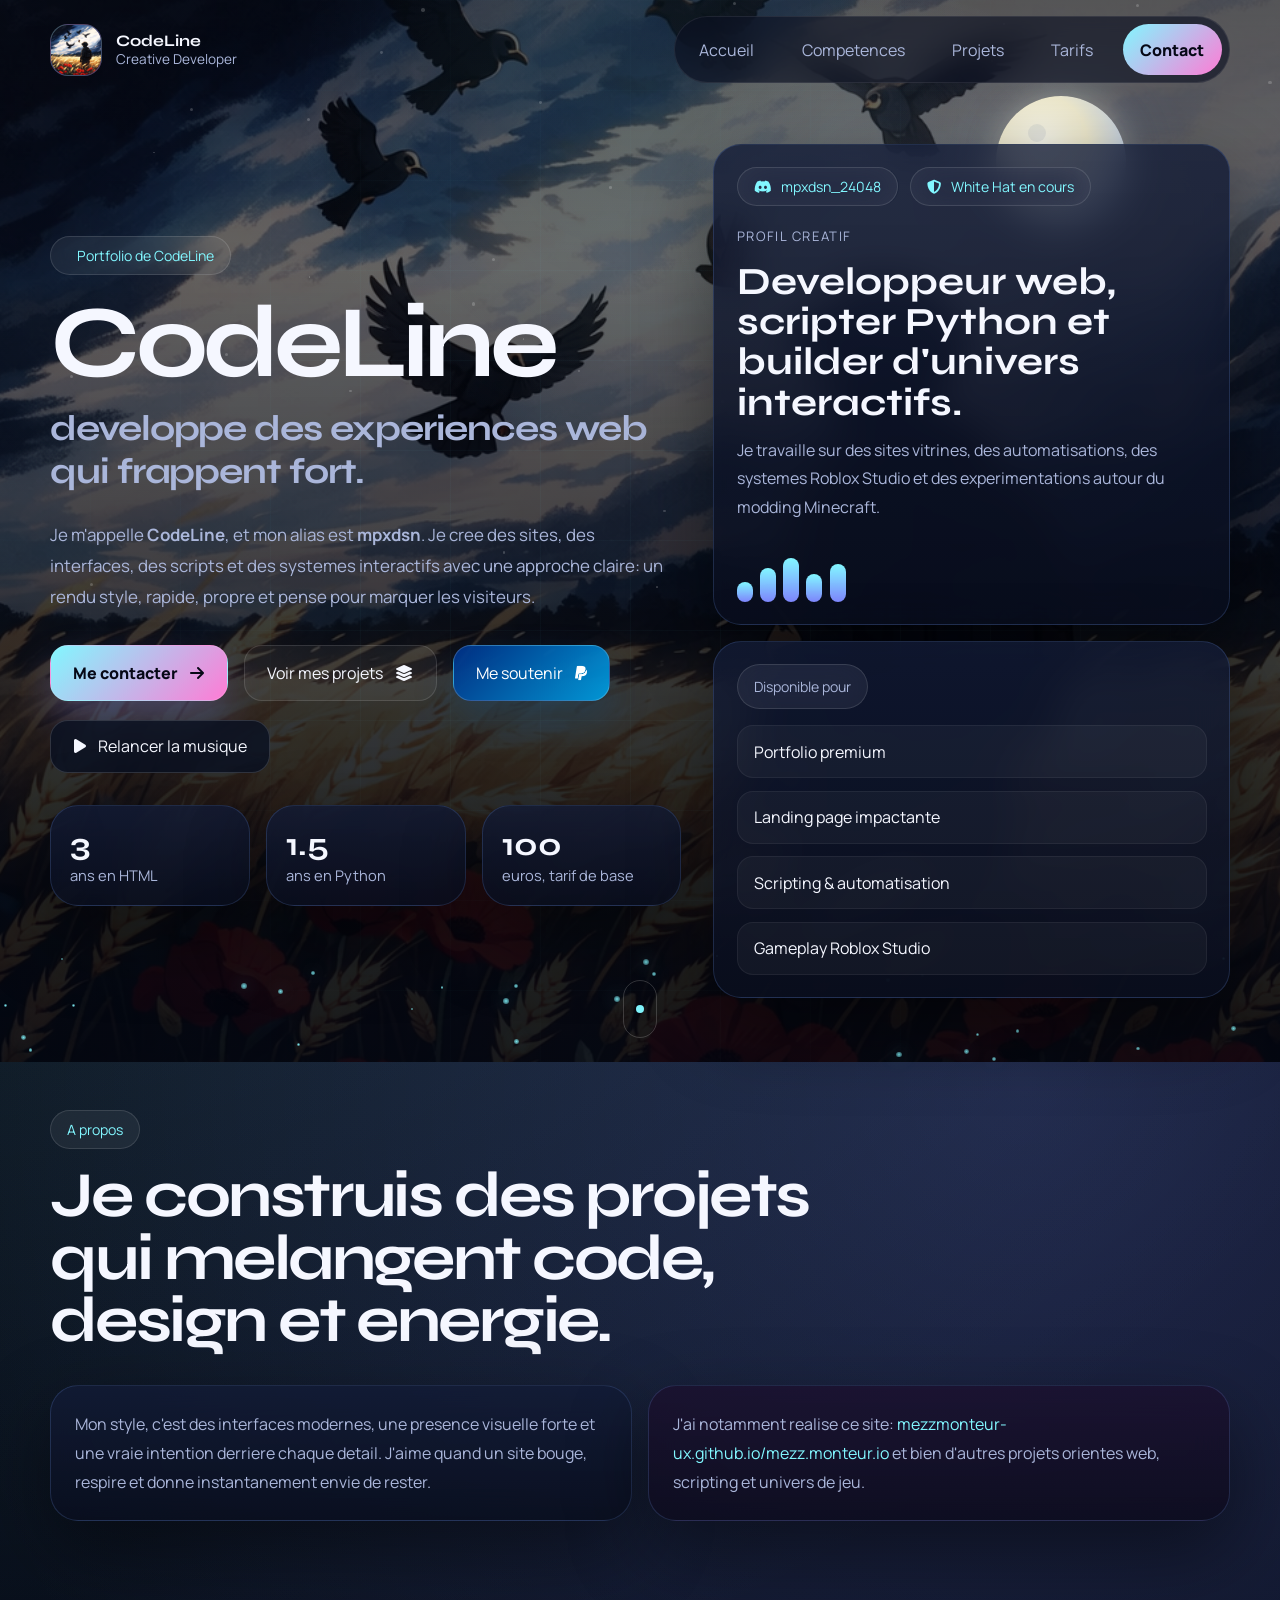
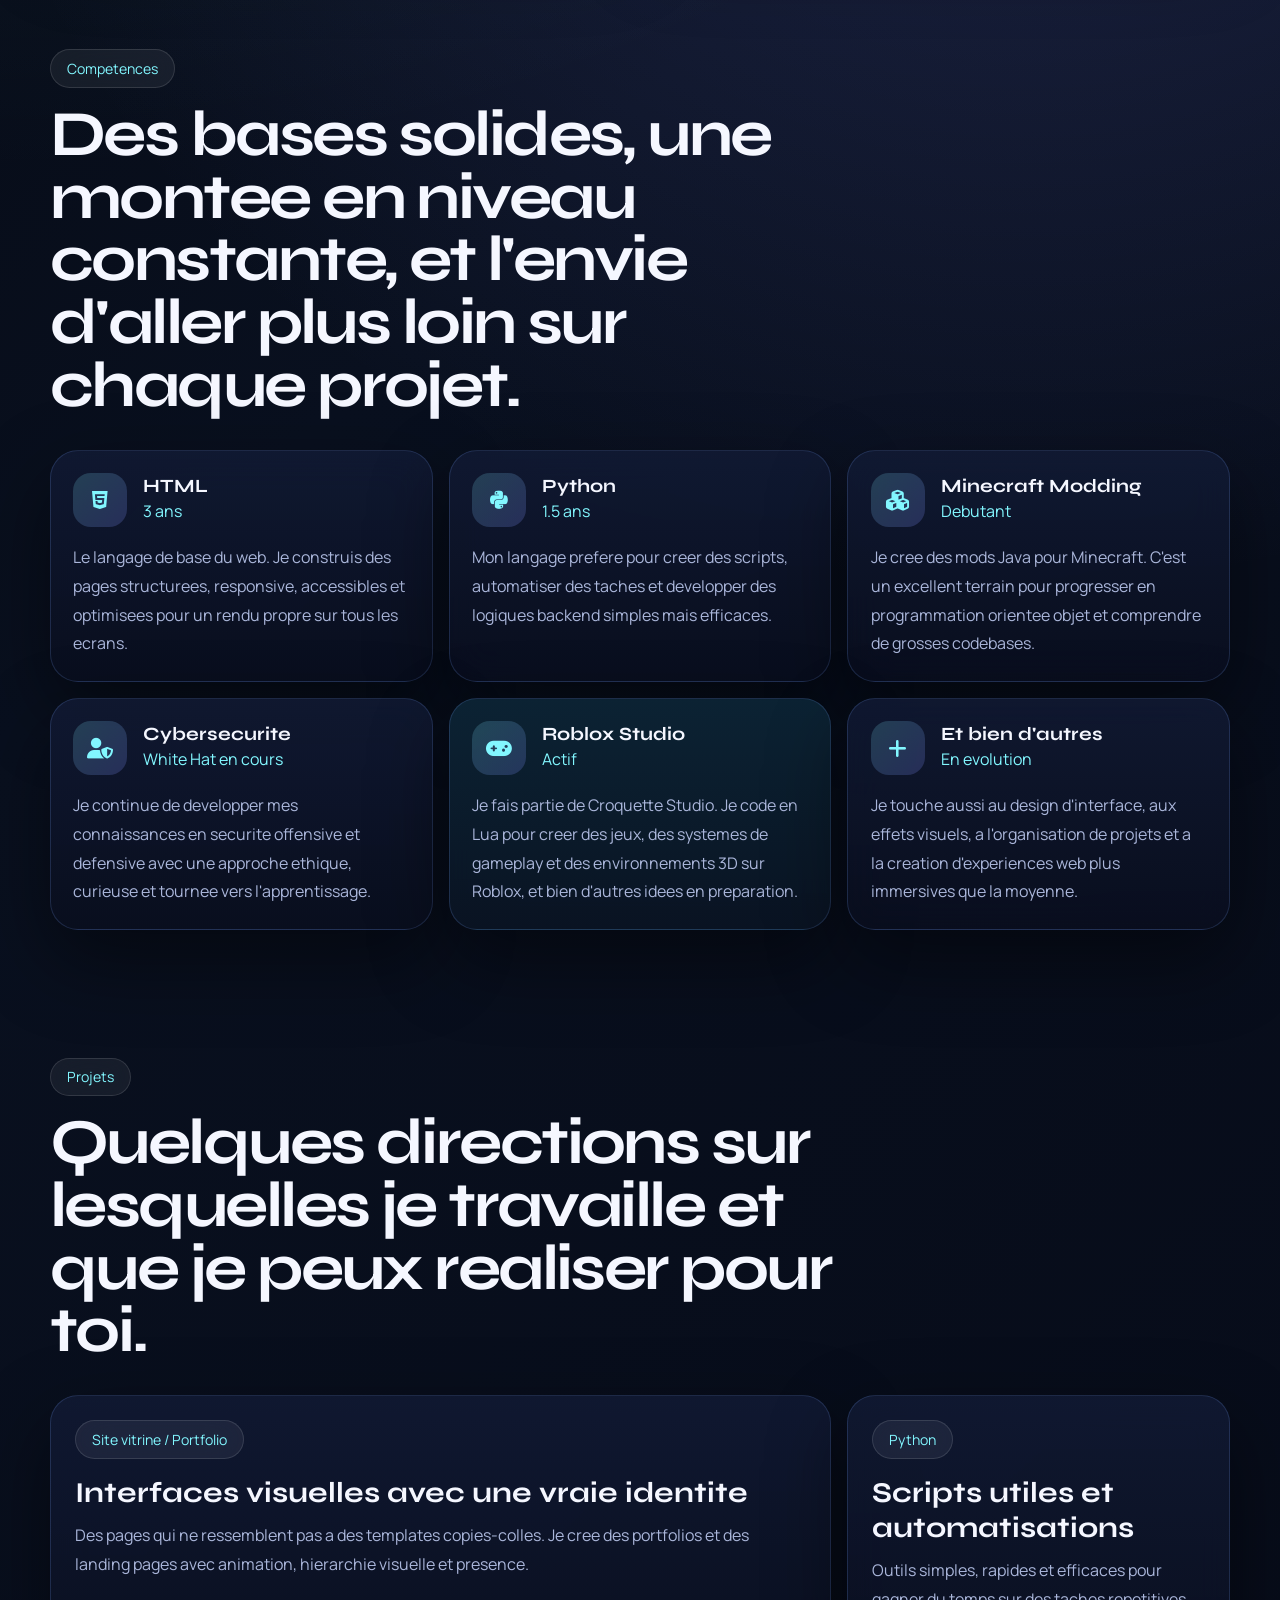
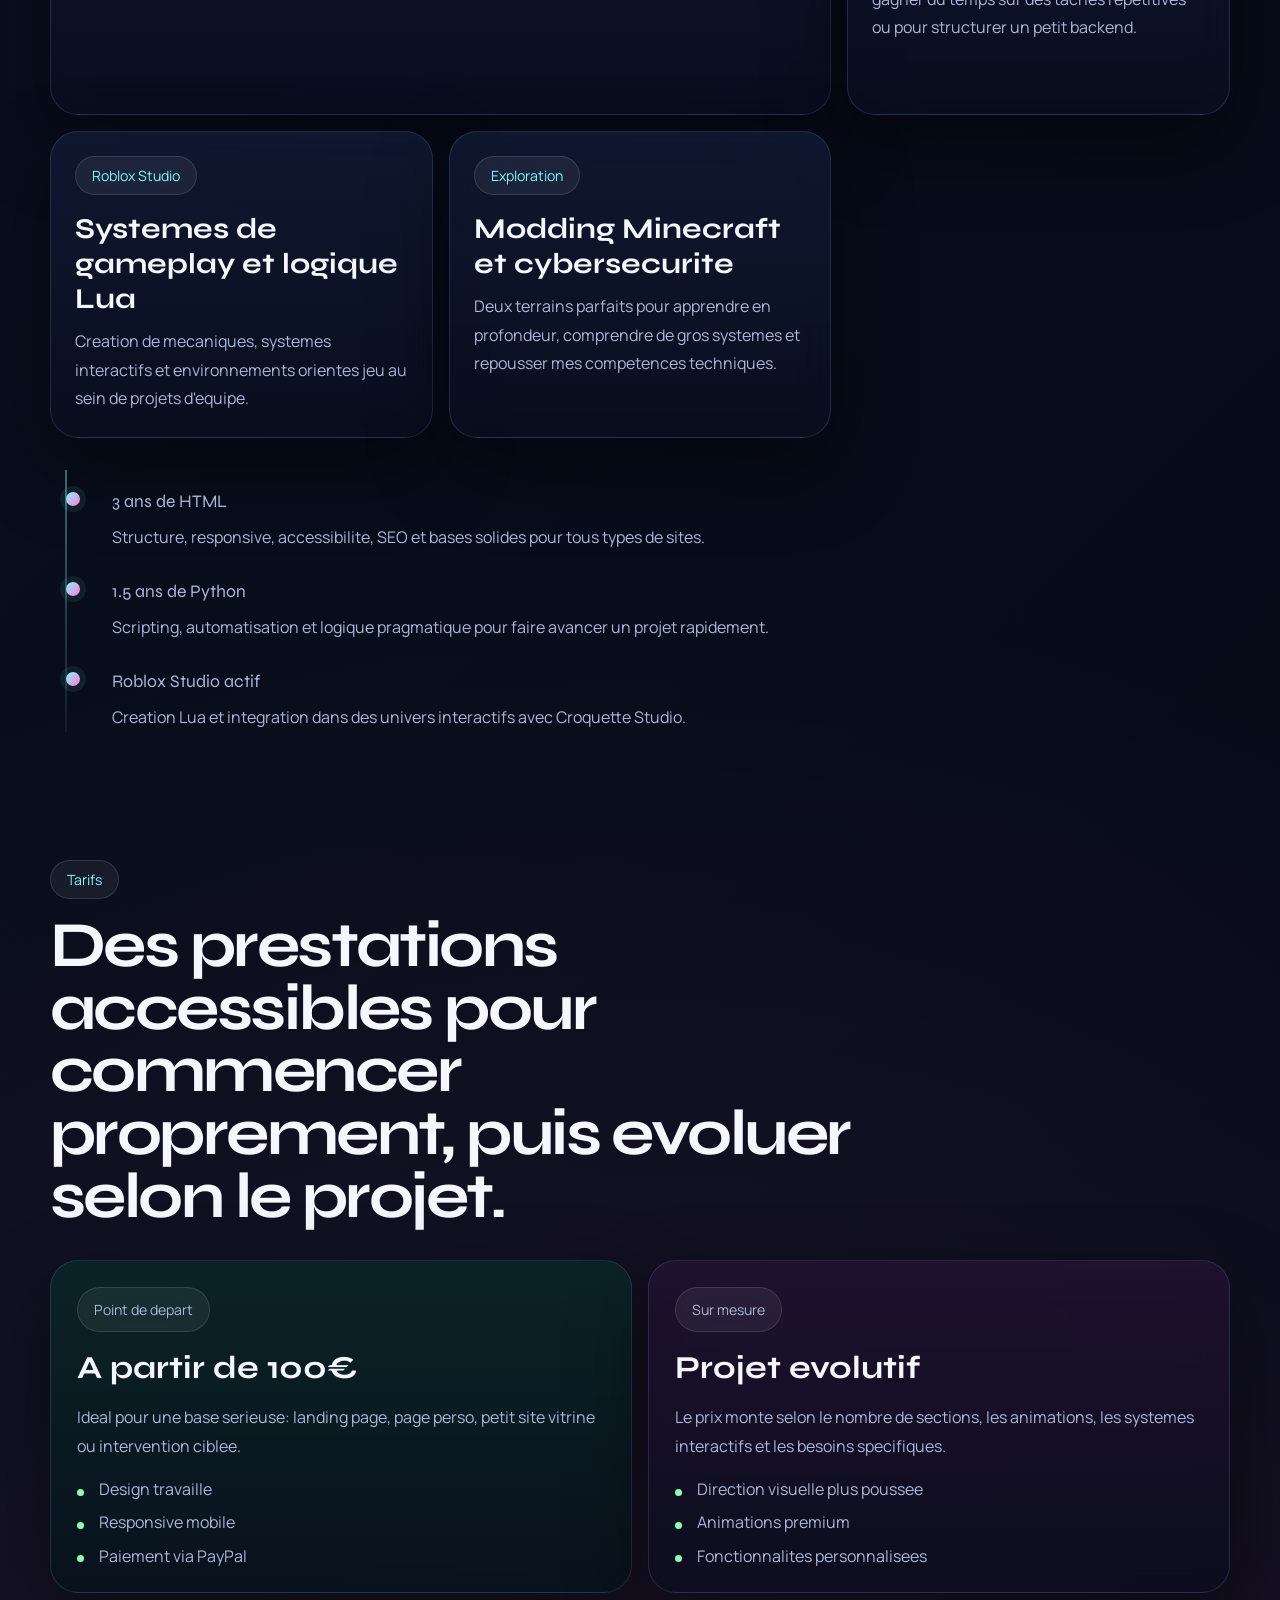
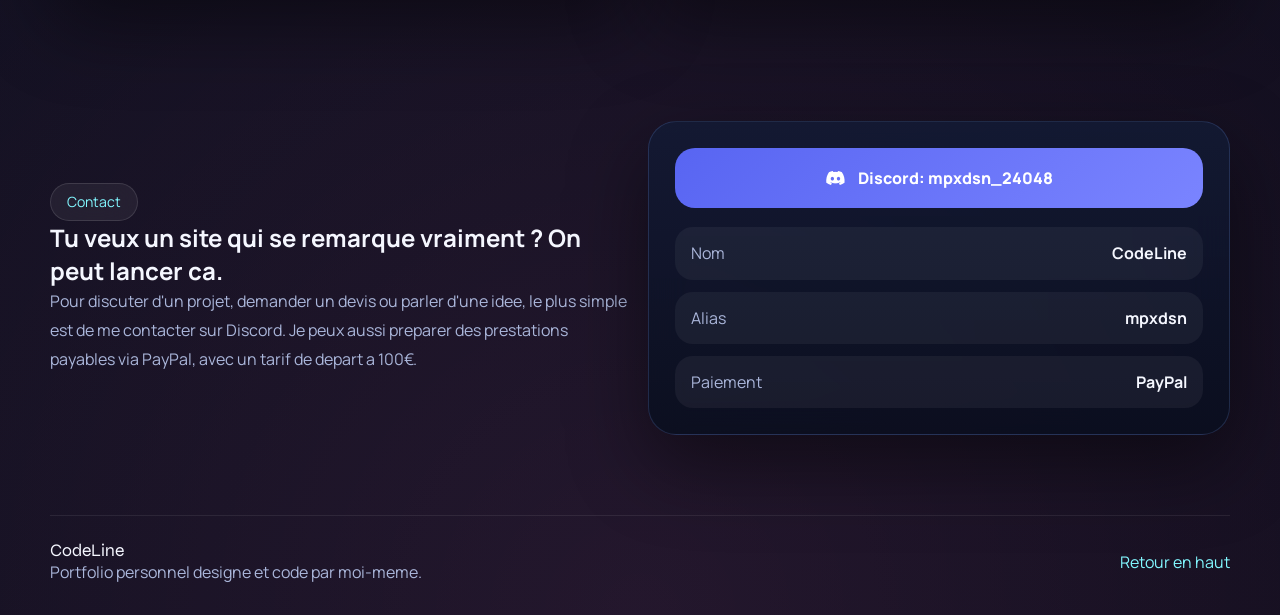
==== commit 642e299d: "Update index.html" ====
--- a/index.html
+++ b/index.html
@@ -66,7 +66,7 @@
                 <div class="hero-copy" data-reveal>
                     <span class="eyebrow">
                         <i class="fa-solid fa-sparkles"></i>
-                        Portfolio interactif nouvelle generation
+                        Portfolio de CodeLine
                     </span>
                     <h1>
                         CodeLine
